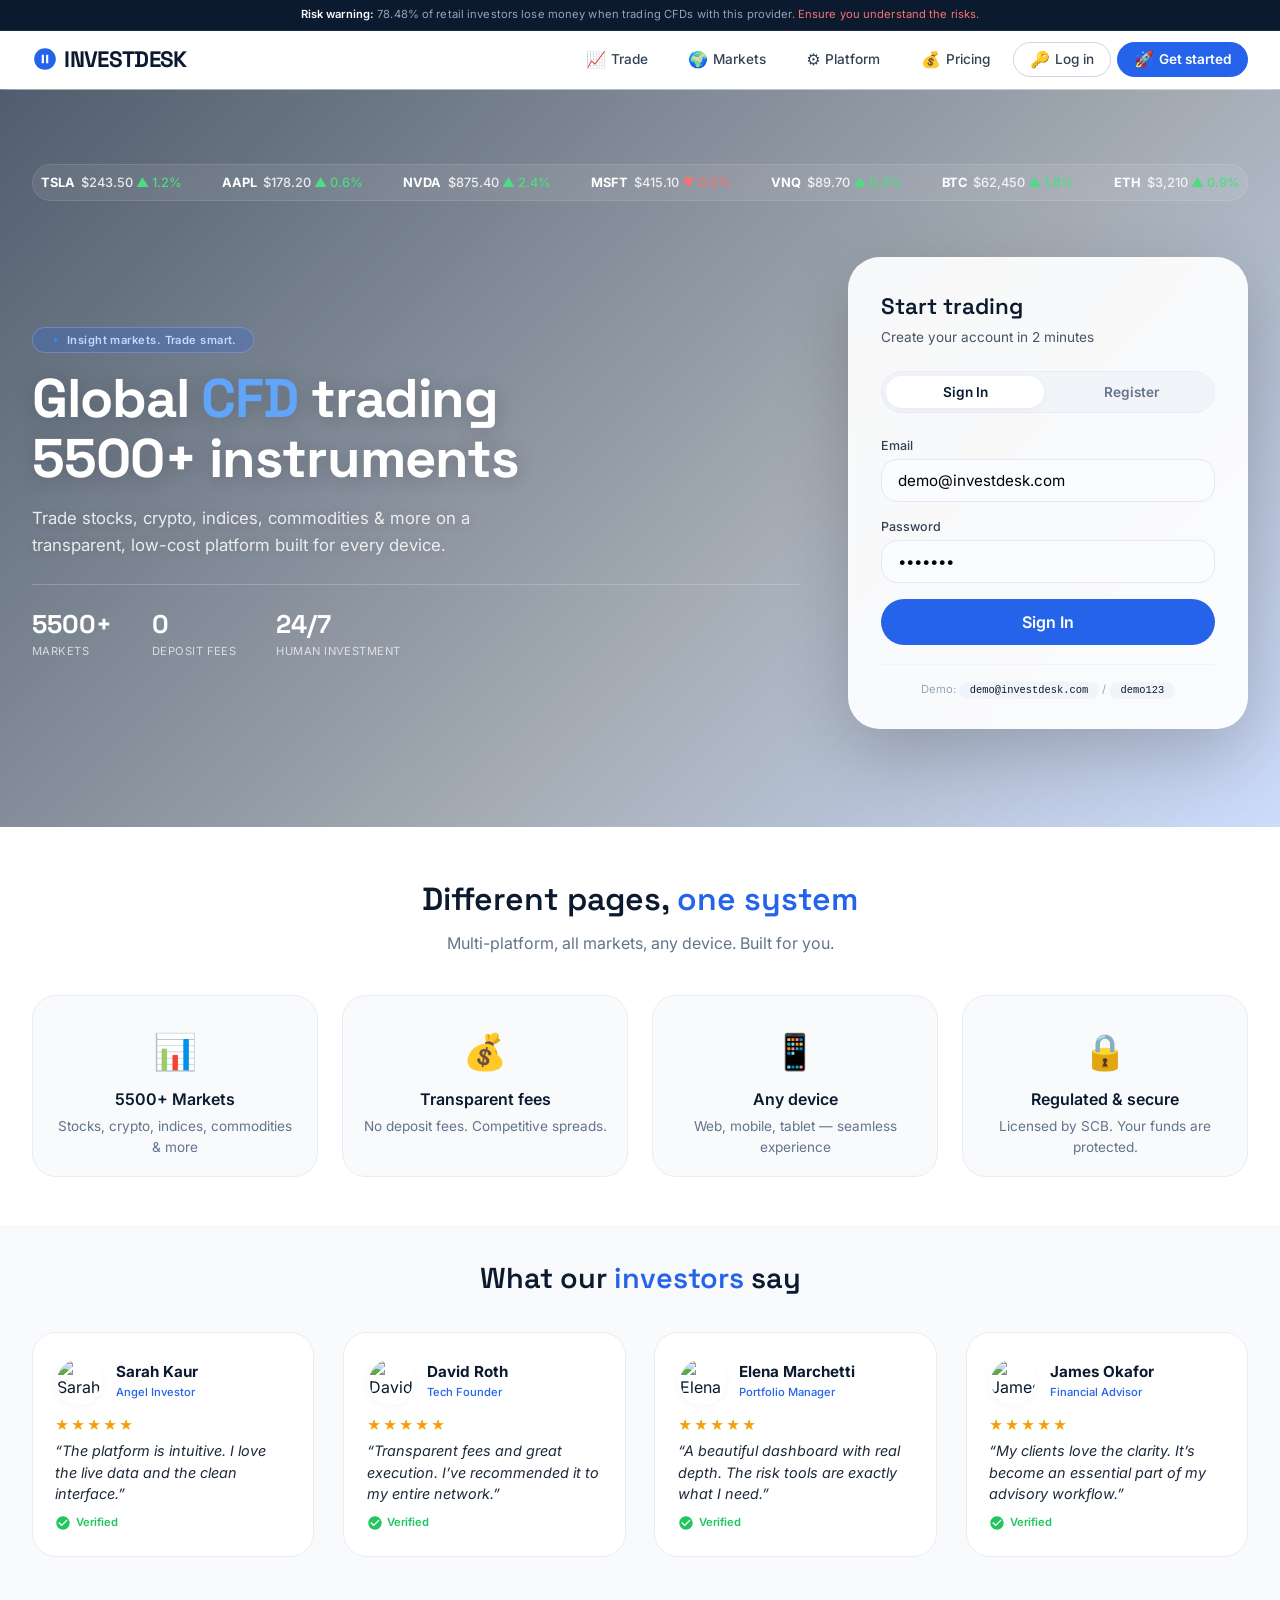
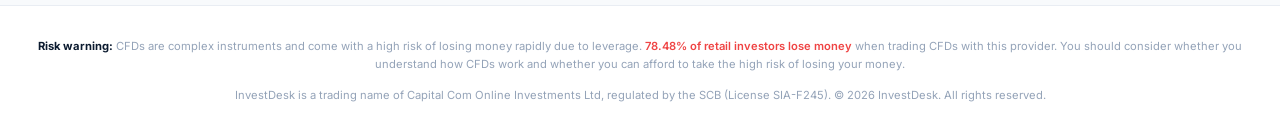
==== templates/index.html @ 004e3b8a "up" ====
<!DOCTYPE html>
<html lang="en">
<head>
    <meta charset="UTF-8" />
    <meta name="viewport" content="width=device-width, initial-scale=1.0" />
    <title>InvestDesk · Trade Smarter</title>
    <!-- Inter & Space Grotesk -->
    <link rel="preconnect" href="https://fonts.googleapis.com" />
    <link rel="preconnect" href="https://fonts.gstatic.com" crossorigin />
    <link href="https://fonts.googleapis.com/css2?family=Inter:opsz,wght@14..32,400;14..32,500;14..32,600;14..32,700;14..32,800&family=Space+Grotesk:wght@400;500;600;700&display=swap" rel="stylesheet" />
    <style>
        * {
            margin: 0;
            padding: 0;
            box-sizing: border-box;
        }
        body {
            font-family: 'Inter', system-ui, sans-serif;
            color: #0b1a2f;
            line-height: 1.5;
            background: #f8fafc;
        }

        /* ----- TOP RISK BANNER ----- */
        .risk-banner {
            background: #0b1a2f;
            color: #94a3b8;
            text-align: center;
            font-size: 0.7rem;
            padding: 0.4rem 1rem;
            letter-spacing: 0.01em;
            border-bottom: 1px solid #1e2d45;
            position: relative;
            z-index: 5;
        }
        .risk-banner strong {
            color: #f8fafc;
            font-weight: 600;
        }
        .risk-banner .highlight {
            color: #f87171;
        }

        /* ----- NAVBAR (glass) ----- */
        .navbar {
            padding: 0.7rem 2rem;
            display: flex;
            align-items: center;
            justify-content: space-between;
            flex-wrap: wrap;
            gap: 0.8rem 1.5rem;
            position: sticky;
            top: 0;
            z-index: 20;
            background: rgba(255, 255, 255, 0.92);
            backdrop-filter: blur(8px);
            border-bottom: 1px solid rgba(255, 255, 255, 0.3);
        }
        .nav-brand {
            font-family: 'Space Grotesk', sans-serif;
            font-weight: 700;
            font-size: 1.4rem;
            letter-spacing: -0.03em;
            color: #0b1a2f;
            display: flex;
            align-items: center;
            gap: 0.4rem;
        }
        .nav-brand svg {
            width: 26px;
            height: 26px;
            fill: #2563eb;
        }

        /* --- Navigation Cards (short cards) --- */
        .nav-cards {
            display: flex;
            gap: 0.4rem;
            align-items: center;
            flex-wrap: wrap;
        }
        .nav-card {
            background: transparent;
            padding: 0.4rem 1rem;
            border-radius: 40px;
            font-weight: 500;
            font-size: 0.85rem;
            color: #334155;
            text-decoration: none;
            transition: 0.15s;
            border: 1px solid transparent;
            cursor: default;
            display: inline-flex;
            align-items: center;
            gap: 0.3rem;
        }
        .nav-card:hover {
            background: #f1f5f9;
            border-color: #e2e8f0;
        }
        .nav-card .icon {
            font-size: 1rem;
            line-height: 1;
        }
        .nav-card.primary {
            background: #2563eb;
            color: white;
            border-color: #2563eb;
            font-weight: 600;
            cursor: pointer;
        }
        .nav-card.primary:hover {
            background: #1d4ed8;
            border-color: #1d4ed8;
        }
        .nav-card.outline {
            border-color: #cbd5e1;
            cursor: pointer;
        }
        .nav-card.outline:hover {
            background: #f1f5f9;
        }

        /* ===== HERO WITH BACKGROUND IMAGE ===== */
        .hero-wrapper {
            position: relative;
            min-height: 82vh;
            display: flex;
            align-items: center;
            overflow: hidden;
        }
        .hero-bg {
            position: absolute;
            inset: 0;
            z-index: 0;
            background:
                linear-gradient(135deg, rgba(11, 26, 47, 0.70) 0%, rgba(11, 26, 47, 0.35) 60%, rgba(37, 99, 235, 0.20) 100%),
                url('https://images.unsplash.com/photo-1611974789855-9c2a0a7236a3?q=80&w=2070&auto=format&fit=crop') center/cover no-repeat;
            filter: saturate(1.1);
        }
        .hero {
            position: relative;
            z-index: 2;
            max-width: 1280px;
            margin: 0 auto;
            padding: 2.5rem 2rem 4rem;
            display: flex;
            flex-wrap: wrap;
            align-items: center;
            gap: 3rem;
            width: 100%;
        }

        /* ----- TICKER (inside hero, above content) ----- */
        .ticker-wrap {
            width: 100%;
            margin-bottom: 0.5rem;
            background: rgba(255, 255, 255, 0.08);
            backdrop-filter: blur(4px);
            border-radius: 60px;
            padding: 0.3rem 0.5rem;
            border: 1px solid rgba(255, 255, 255, 0.10);
            overflow: hidden;
        }
        .ticker-track {
            display: flex;
            gap: 2.5rem;
            animation: tickerScroll 40s linear infinite;
            white-space: nowrap;
            font-size: 0.8rem;
            font-weight: 500;
            color: rgba(255, 255, 255, 0.85);
            padding: 0.2rem 0;
            width: max-content;
        }
        .ticker-track .item .sym {
            font-weight: 700;
            color: #ffffff;
            margin-right: 0.2rem;
        }
        .ticker-track .item .up {
            color: #4ade80;
        }
        .ticker-track .item .down {
            color: #f87171;
        }
        @keyframes tickerScroll {
            0% {
                transform: translateX(0);
            }
            100% {
                transform: translateX(-50%);
            }
        }

        .hero-left {
            flex: 1 1 460px;
            color: #ffffff;
        }
        .hero-badge {
            display: inline-block;
            background: rgba(37, 99, 235, 0.25);
            backdrop-filter: blur(4px);
            color: #bfdbfe;
            font-weight: 600;
            font-size: 0.7rem;
            letter-spacing: 0.04em;
            padding: 0.25rem 1rem;
            border-radius: 60px;
            margin-bottom: 1rem;
            border: 1px solid rgba(191, 219, 254, 0.25);
        }
        .hero-left h1 {
            font-family: 'Space Grotesk', sans-serif;
            font-size: 3.4rem;
            font-weight: 700;
            line-height: 1.1;
            letter-spacing: -0.02em;
            color: #ffffff;
            text-shadow: 0 2px 20px rgba(0, 0, 0, 0.2);
        }
        .hero-left h1 .highlight {
            color: #60a5fa;
        }
        .hero-left .sub {
            font-size: 1.05rem;
            color: rgba(255, 255, 255, 0.85);
            margin: 1rem 0 1.6rem;
            max-width: 480px;
            line-height: 1.6;
            text-shadow: 0 1px 12px rgba(0, 0, 0, 0.15);
        }
        .hero-stats-row {
            display: flex;
            gap: 2.5rem;
            padding-top: 1.2rem;
            border-top: 1px solid rgba(255, 255, 255, 0.2);
        }
        .hero-stats-row .stat .num {
            font-family: 'Space Grotesk', monospace;
            font-weight: 700;
            font-size: 1.6rem;
            color: #ffffff;
        }
        .hero-stats-row .stat .lbl {
            font-size: 0.7rem;
            text-transform: uppercase;
            color: rgba(255, 255, 255, 0.7);
            letter-spacing: 0.04em;
        }

        /* Auth card (glass) */
        .hero-right {
            flex: 0 0 400px;
            max-width: 100%;
            background: rgba(255, 255, 255, 0.92);
            backdrop-filter: blur(12px);
            border-radius: 32px;
            box-shadow: 0 24px 70px rgba(0, 0, 0, 0.2);
            border: 1px solid rgba(255, 255, 255, 0.3);
            padding: 2rem 2rem 1.8rem;
        }
        .hero-right .card-title {
            font-family: 'Space Grotesk', sans-serif;
            font-weight: 600;
            font-size: 1.4rem;
            color: #0b1a2f;
            margin-bottom: 0.2rem;
        }
        .hero-right .card-sub {
            font-size: 0.85rem;
            color: #475569;
            margin-bottom: 1.5rem;
        }

        .tabs {
            display: flex;
            gap: 0.5rem;
            background: #f1f5f9;
            border-radius: 60px;
            padding: 0.25rem;
            margin-bottom: 1.5rem;
            border: 1px solid #e9edf3;
        }
        .tab-btn {
            flex: 1;
            background: transparent;
            border: none;
            padding: 0.5rem 0;
            border-radius: 40px;
            font-weight: 600;
            font-size: 0.85rem;
            cursor: pointer;
            transition: 0.12s;
            color: #64748b;
            font-family: 'Inter', sans-serif;
        }
        .tab-btn.active {
            background: #ffffff;
            color: #0b1a2f;
            box-shadow: 0 2px 8px rgba(0, 0, 0, 0.04);
        }
        .tab-btn:hover:not(.active) {
            color: #0b1a2f;
        }

        .form-group {
            display: none;
        }
        .form-group.active {
            display: block;
        }

        .field {
            margin-bottom: 1rem;
        }
        .field label {
            display: block;
            font-size: 0.78rem;
            font-weight: 500;
            color: #334155;
            margin-bottom: 0.2rem;
        }
        .field input {
            width: 100%;
            padding: 0.7rem 1rem;
            border-radius: 16px;
            border: 1px solid #e2e8f0;
            background: #fafcff;
            font-size: 0.95rem;
            transition: 0.12s;
            font-family: 'Inter', sans-serif;
        }
        .field input:focus {
            outline: none;
            border-color: #2563eb;
            box-shadow: 0 0 0 3px rgba(37, 99, 235, 0.08);
        }
        .field input.error {
            border-color: #ef4444;
            background: #fef2f2;
        }
        .field input.success {
            border-color: #22c55e;
            background: #f0fdf4;
        }
        .error-msg {
            font-size: 0.7rem;
            color: #ef4444;
            margin-top: 0.2rem;
            display: none;
        }
        .error-msg.show {
            display: block;
        }

        .btn-full {
            width: 100%;
            padding: 0.8rem;
            border: none;
            border-radius: 60px;
            font-weight: 600;
            font-size: 1rem;
            cursor: pointer;
            transition: 0.12s;
            font-family: 'Inter', sans-serif;
            background: #2563eb;
            color: white;
        }
        .btn-full:hover {
            background: #1d4ed8;
        }
        .btn-full:disabled {
            opacity: 0.6;
            cursor: not-allowed;
        }

        .demo-hint {
            text-align: center;
            font-size: 0.7rem;
            color: #94a3b8;
            margin-top: 1.2rem;
            border-top: 1px solid #f1f5f9;
            padding-top: 1rem;
        }
        .demo-hint span {
            background: #f1f5f9;
            padding: 0.15rem 0.7rem;
            border-radius: 40px;
            font-family: monospace;
            font-size: 0.65rem;
            color: #0b1a2f;
        }

        .strength-bar {
            height: 4px;
            border-radius: 4px;
            margin-top: 0.3rem;
            background: #e2e8f0;
            overflow: hidden;
        }
        .strength-bar .fill {
            height: 100%;
            width: 0%;
            border-radius: 4px;
            transition: 0.3s;
        }
        .strength-text {
            font-size: 0.65rem;
            color: #64748b;
            margin-top: 0.2rem;
            display: block;
        }

        /* ----- FEATURES SECTION ----- */
        .features-section {
            max-width: 1280px;
            margin: 0 auto;
            padding: 3rem 2rem 3rem;
            background: #ffffff;
        }
        .features-section .section-label {
            font-family: 'Space Grotesk', sans-serif;
            font-size: 2rem;
            font-weight: 600;
            text-align: center;
            margin-bottom: 0.5rem;
        }
        .features-section .section-sub {
            text-align: center;
            color: #64748b;
            margin-bottom: 2.5rem;
            font-size: 1rem;
        }
        .features-grid {
            display: grid;
            grid-template-columns: repeat(auto-fit, minmax(200px, 1fr));
            gap: 1.5rem;
        }
        .feature-card {
            background: #f8fafc;
            padding: 1.8rem 1.2rem 1.2rem;
            border-radius: 24px;
            border: 1px solid #e9edf3;
            text-align: center;
            transition: 0.15s;
        }
        .feature-card:hover {
            border-color: #bfdbfe;
            box-shadow: 0 8px 24px rgba(0, 0, 0, 0.03);
        }
        .feature-card .icon {
            font-size: 2.2rem;
            margin-bottom: 0.6rem;
        }
        .feature-card h3 {
            font-weight: 600;
            font-size: 1rem;
            margin-bottom: 0.3rem;
        }
        .feature-card p {
            font-size: 0.85rem;
            color: #64748b;
        }

        /* ----- TESTIMONIALS ----- */
        .testimonials-section {
            max-width: 1280px;
            margin: 0 auto;
            padding: 2rem 2rem 3rem;
            background: #f8fafc;
        }
        .testimonials-section .section-label {
            font-family: 'Space Grotesk', sans-serif;
            font-size: 1.8rem;
            font-weight: 600;
            text-align: center;
            margin-bottom: 2rem;
        }
        .testimonial-grid {
            display: grid;
            grid-template-columns: repeat(auto-fit, minmax(250px, 1fr));
            gap: 1.8rem;
        }
        .testimonial-card {
            background: #ffffff;
            padding: 1.5rem 1.4rem 1.2rem;
            border-radius: 24px;
            border: 1px solid #e9edf3;
            transition: 0.15s;
        }
        .testimonial-card:hover {
            border-color: #bfdbfe;
        }
        .testimonial-card .person {
            display: flex;
            align-items: center;
            gap: 0.8rem;
            margin-bottom: 0.6rem;
        }
        .testimonial-card .avatar {
            width: 48px;
            height: 48px;
            border-radius: 60px;
            object-fit: cover;
            border: 2px solid white;
            box-shadow: 0 2px 10px rgba(0, 0, 0, 0.04);
        }
        .testimonial-card .name {
            font-weight: 700;
            font-size: 0.95rem;
        }
        .testimonial-card .role {
            font-size: 0.7rem;
            color: #2563eb;
            font-weight: 500;
        }
        .testimonial-card .stars {
            color: #f59e0b;
            letter-spacing: 2px;
            font-size: 0.85rem;
            margin-bottom: 0.3rem;
        }
        .testimonial-card .quote {
            font-size: 0.9rem;
            color: #1e293b;
            line-height: 1.5;
            font-style: italic;
        }
        .testimonial-card .check {
            display: inline-flex;
            align-items: center;
            gap: 0.3rem;
            font-size: 0.7rem;
            color: #22c55e;
            font-weight: 600;
            margin-top: 0.6rem;
        }
        .testimonial-card .check svg {
            width: 16px;
            height: 16px;
            fill: #22c55e;
        }

        /* ----- RISK FOOTER ----- */
        .risk-footer {
            max-width: 1280px;
            margin: 0 auto;
            padding: 2rem 2rem 1.5rem;
            border-top: 1px solid #e9edf3;
            font-size: 0.7rem;
            color: #94a3b8;
            text-align: center;
            line-height: 1.6;
            background: #ffffff;
        }
        .risk-footer strong {
            color: #0b1a2f;
        }
        .risk-footer .highlight {
            color: #ef4444;
            font-weight: 600;
        }

        .toast {
            position: fixed;
            top: 5rem;
            left: 50%;
            transform: translateX(-50%);
            background: #0b1a2f;
            color: white;
            padding: 0.7rem 2rem;
            border-radius: 60px;
            font-weight: 500;
            font-size: 0.9rem;
            box-shadow: 0 8px 30px rgba(0, 0, 0, 0.12);
            opacity: 0;
            transition: opacity 0.25s, transform 0.25s;
            pointer-events: none;
            z-index: 999;
        }
        .toast.show {
            opacity: 1;
            transform: translateX(-50%) translateY(0);
        }
        .toast.success {
            background: #0b1a2f;
        }
        .toast.error {
            background: #b91c1c;
        }

        @media (max-width: 860px) {
            .hero {
                padding: 2rem 1rem;
                gap: 2rem;
            }
            .hero-left h1 {
                font-size: 2.4rem;
            }
            .hero-right {
                flex: 0 0 100%;
            }
            .navbar {
                padding: 0.6rem 1rem;
                background: rgba(255, 255, 255, 0.95);
            }
            .nav-cards {
                gap: 0.3rem;
            }
            .nav-card {
                font-size: 0.75rem;
                padding: 0.3rem 0.7rem;
            }
            .features-section {
                padding: 2rem 1rem;
            }
            .testimonials-section {
                padding: 1.5rem 1rem 2rem;
            }
            .hero-wrapper {
                min-height: 70vh;
            }
            .ticker-track {
                font-size: 0.7rem;
                gap: 1.5rem;
            }
        }
        @media (max-width: 480px) {
            .hero-stats-row {
                flex-wrap: wrap;
                gap: 1rem;
            }
            .hero-right {
                padding: 1.5rem 1.2rem;
            }
            .testimonial-grid {
                grid-template-columns: 1fr;
            }
            .features-grid {
                grid-template-columns: 1fr 1fr;
            }
            .hero-left h1 {
                font-size: 2rem;
            }
            .nav-brand {
                font-size: 1.2rem;
            }
            .nav-card {
                font-size: 0.7rem;
                padding: 0.2rem 0.6rem;
            }
        }
    </style>
</head>
<body>

    <!-- RISK BANNER -->
    <div class="risk-banner">
        <strong>Risk warning:</strong> 78.48% of retail investors lose money when trading CFDs with this provider.
        <span class="highlight">Ensure you understand the risks.</span>
    </div>

    <!-- NAVBAR with short cards -->
    <nav class="navbar">
        <div class="nav-brand">
            <svg viewBox="0 0 24 24"><path d="M12 2C6.48 2 2 6.48 2 12s4.48 10 10 10 10-4.48 10-10S17.52 2 12 2zm-1 14H9V8h2v8zm4 0h-2V8h2v8z"/></svg>
            INVESTDESK
        </div>
        <div class="nav-cards">
            <a href="#" class="nav-card"><span class="icon">📈</span> Trade</a>
            <a href="#" class="nav-card"><span class="icon">🌍</span> Markets</a>
            <a href="#" class="nav-card"><span class="icon">⚙️</span> Platform</a>
            <a href="#" class="nav-card"><span class="icon">💰</span> Pricing</a>
            <a href="#" class="nav-card outline" id="loginNavBtn"><span class="icon">🔑</span> Log in</a>
            <a href="#" class="nav-card primary" id="getStartedBtn"><span class="icon">🚀</span> Get started</a>
        </div>
    </nav>

    <!-- TOAST -->
    <div class="toast" id="toast"></div>

    <!-- ===== HERO WITH BACKGROUND IMAGE ===== -->
    <div class="hero-wrapper">
        <div class="hero-bg"></div>

        <div class="hero">
            <!-- TICKER (inside hero) -->
            <div class="ticker-wrap">
                <div class="ticker-track">
                    <span class="item"><span class="sym">TSLA</span> $243.50 <span class="up">▲ 1.2%</span></span>
                    <span class="item"><span class="sym">AAPL</span> $178.20 <span class="up">▲ 0.6%</span></span>
                    <span class="item"><span class="sym">NVDA</span> $875.40 <span class="up">▲ 2.4%</span></span>
                    <span class="item"><span class="sym">MSFT</span> $415.10 <span class="down">▼ 0.2%</span></span>
                    <span class="item"><span class="sym">VNQ</span> $89.70 <span class="up">▲ 0.3%</span></span>
                    <span class="item"><span class="sym">BTC</span> $62,450 <span class="up">▲ 1.8%</span></span>
                    <span class="item"><span class="sym">ETH</span> $3,210 <span class="up">▲ 0.9%</span></span>
                    <!-- Duplicate for seamless loop -->
                    <span class="item"><span class="sym">TSLA</span> $243.50 <span class="up">▲ 1.2%</span></span>
                    <span class="item"><span class="sym">AAPL</span> $178.20 <span class="up">▲ 0.6%</span></span>
                    <span class="item"><span class="sym">NVDA</span> $875.40 <span class="up">▲ 2.4%</span></span>
                    <span class="item"><span class="sym">MSFT</span> $415.10 <span class="down">▼ 0.2%</span></span>
                    <span class="item"><span class="sym">VNQ</span> $89.70 <span class="up">▲ 0.3%</span></span>
                    <span class="item"><span class="sym">BTC</span> $62,450 <span class="up">▲ 1.8%</span></span>
                    <span class="item"><span class="sym">ETH</span> $3,210 <span class="up">▲ 0.9%</span></span>
                </div>
            </div>

            <div class="hero-left">
                <div class="hero-badge">🔹 Insight markets. Trade smart.</div>
                <h1>
                    Global <span class="highlight">CFD</span> trading<br />
                    5500+ instruments
                </h1>
                <p class="sub">
                    Trade stocks, crypto, indices, commodities &amp; more on a
                    transparent, low-cost platform built for every device.
                </p>
                <div class="hero-stats-row">
                    <div class="stat"><div class="num">5500+</div><div class="lbl">Markets</div></div>
                    <div class="stat"><div class="num">0</div><div class="lbl">Deposit fees</div></div>
                    <div class="stat"><div class="num">24/7</div><div class="lbl">Human investment</div></div>
                </div>
            </div>

            <!-- AUTH CARD (glass) -->
            <div class="hero-right" id="authCard">
                <div class="card-title">Start trading</div>
                <div class="card-sub">Create your account in 2 minutes</div>

                <div class="tabs">
                    <button class="tab-btn active" data-tab="signin">Sign In</button>
                    <button class="tab-btn" data-tab="register">Register</button>
                </div>

                <!-- SIGN IN -->
                <div class="form-group active" id="signinForm">
                    <form id="loginForm" novalidate>
                        <div class="field">
                            <label for="loginEmail">Email</label>
                            <input type="email" id="loginEmail" placeholder="alex@fund.com" required />
                            <div class="error-msg" id="loginEmailError">Valid email required.</div>
                        </div>
                        <div class="field">
                            <label for="loginPassword">Password</label>
                            <input type="password" id="loginPassword" placeholder="••••••••" required />
                            <div class="error-msg" id="loginPasswordError">Password required.</div>
                        </div>
                        <button type="submit" class="btn-full" id="loginBtn">Sign In</button>
                    </form>
                    <div class="demo-hint">
                        Demo: <span>demo@investdesk.com</span> / <span>demo123</span>
                    </div>
                </div>

                <!-- REGISTER -->
                <div class="form-group" id="registerForm">
                    <form id="registerFormEl" novalidate>
                        <div class="field">
                            <label for="regName">Full name</label>
                            <input type="text" id="regName" placeholder="Alexandra Chen" required />
                            <div class="error-msg" id="regNameError">Name required.</div>
                        </div>
                        <div class="field">
                            <label for="regEmail">Email</label>
                            <input type="email" id="regEmail" placeholder="alex@fund.com" required />
                            <div class="error-msg" id="regEmailError">Valid email required.</div>
                            <div class="error-msg" id="regEmailExistsError" style="display:none;">Email already registered.</div>
                        </div>
                        <div class="field">
                            <label for="regPassword">Password</label>
                            <input type="password" id="regPassword" placeholder="Min 6 characters" required />
                            <div class="strength-bar"><div class="fill" id="strengthFill"></div></div>
                            <span class="strength-text" id="strengthText">Password strength</span>
                            <div class="error-msg" id="regPasswordError">Min 6 characters.</div>
                        </div>
                        <div class="field">
                            <label for="regConfirm">Confirm password</label>
                            <input type="password" id="regConfirm" placeholder="••••••••" required />
                            <div class="error-msg" id="regConfirmError">Passwords must match.</div>
                        </div>
                        <button type="submit" class="btn-full" id="registerBtn">Create Account</button>
                    </form>
                </div>
            </div>
        </div>
    </div>

    <!-- FEATURES -->
    <section class="features-section">
        <div class="section-label">Different pages, <span style="color: #2563eb;">one system</span></div>
        <div class="section-sub">Multi-platform, all markets, any device. Built for you.</div>
        <div class="features-grid">
            <div class="feature-card">
                <div class="icon">📊</div>
                <h3>5500+ Markets</h3>
                <p>Stocks, crypto, indices, commodities &amp; more</p>
            </div>
            <div class="feature-card">
                <div class="icon">💰</div>
                <h3>Transparent fees</h3>
                <p>No deposit fees. Competitive spreads.</p>
            </div>
            <div class="feature-card">
                <div class="icon">📱</div>
                <h3>Any device</h3>
                <p>Web, mobile, tablet — seamless experience</p>
            </div>
            <div class="feature-card">
                <div class="icon">🔒</div>
                <h3>Regulated &amp; secure</h3>
                <p>Licensed by SCB. Your funds are protected.</p>
            </div>
        </div>
    </section>

    <!-- TESTIMONIALS -->
    <section class="testimonials-section">
        <div class="section-label">What our <span style="color: #2563eb;">investors</span> say</div>
        <div class="testimonial-grid">
            <div class="testimonial-card">
                <div class="person">
                    <img class="avatar" src="https://randomuser.me/api/portraits/women/44.jpg" alt="Sarah" />
                    <div><div class="name">Sarah Kaur</div><div class="role">Angel Investor</div></div>
                </div>
                <div class="stars">★★★★★</div>
                <div class="quote">“The platform is intuitive. I love the live data and the clean interface.”</div>
                <div class="check"><svg viewBox="0 0 24 24"><path d="M12 2C6.48 2 2 6.48 2 12s4.48 10 10 10 10-4.48 10-10S17.52 2 12 2zm-2 15l-5-5 1.41-1.41L10 14.17l7.59-7.59L19 8l-9 9z"/></svg> Verified</div>
            </div>
            <div class="testimonial-card">
                <div class="person">
                    <img class="avatar" src="https://randomuser.me/api/portraits/men/32.jpg" alt="David" />
                    <div><div class="name">David Roth</div><div class="role">Tech Founder</div></div>
                </div>
                <div class="stars">★★★★★</div>
                <div class="quote">“Transparent fees and great execution. I’ve recommended it to my entire network.”</div>
                <div class="check"><svg viewBox="0 0 24 24"><path d="M12 2C6.48 2 2 6.48 2 12s4.48 10 10 10 10-4.48 10-10S17.52 2 12 2zm-2 15l-5-5 1.41-1.41L10 14.17l7.59-7.59L19 8l-9 9z"/></svg> Verified</div>
            </div>
            <div class="testimonial-card">
                <div class="person">
                    <img class="avatar" src="https://randomuser.me/api/portraits/women/68.jpg" alt="Elena" />
                    <div><div class="name">Elena Marchetti</div><div class="role">Portfolio Manager</div></div>
                </div>
                <div class="stars">★★★★★</div>
                <div class="quote">“A beautiful dashboard with real depth. The risk tools are exactly what I need.”</div>
                <div class="check"><svg viewBox="0 0 24 24"><path d="M12 2C6.48 2 2 6.48 2 12s4.48 10 10 10 10-4.48 10-10S17.52 2 12 2zm-2 15l-5-5 1.41-1.41L10 14.17l7.59-7.59L19 8l-9 9z"/></svg> Verified</div>
            </div>
            <div class="testimonial-card">
                <div class="person">
                    <img class="avatar" src="https://randomuser.me/api/portraits/men/46.jpg" alt="James" />
                    <div><div class="name">James Okafor</div><div class="role">Financial Advisor</div></div>
                </div>
                <div class="stars">★★★★★</div>
                <div class="quote">“My clients love the clarity. It’s become an essential part of my advisory workflow.”</div>
                <div class="check"><svg viewBox="0 0 24 24"><path d="M12 2C6.48 2 2 6.48 2 12s4.48 10 10 10 10-4.48 10-10S17.52 2 12 2zm-2 15l-5-5 1.41-1.41L10 14.17l7.59-7.59L19 8l-9 9z"/></svg> Verified</div>
            </div>
        </div>
    </section>

    <!-- RISK FOOTER -->
    <footer class="risk-footer">
        <p>
            <strong>Risk warning:</strong> CFDs are complex instruments and come with a high risk of losing money rapidly due to leverage.
            <span class="highlight">78.48% of retail investors lose money</span> when trading CFDs with this provider.
            You should consider whether you understand how CFDs work and whether you can afford to take the high risk of losing your money.
        </p>
        <p style="margin-top: 0.8rem; color: #94a3b8;">
            InvestDesk is a trading name of Capital Com Online Investments Ltd, regulated by the SCB (License SIA-F245).
            © 2026 InvestDesk. All rights reserved.
        </p>
    </footer>

    <script>
        (function() {
            const toast = document.getElementById('toast');
            let toastTimer = null;

            function showToast(msg, type = 'success') {
                if (toastTimer) clearTimeout(toastTimer);
                toast.textContent = msg;
                toast.className = 'toast ' + type + ' show';
                toastTimer = setTimeout(() => {
                    toast.classList.remove('show');
                }, 3000);
            }

            // ============================================================
            // NAVBAR BUTTONS - scroll to auth card
            // ============================================================
            const loginNavBtn = document.getElementById('loginNavBtn');
            const getStartedBtn = document.getElementById('getStartedBtn');
            const authCard = document.getElementById('authCard');

            if (loginNavBtn) {
                loginNavBtn.addEventListener('click', function(e) {
                    e.preventDefault();
                    authCard.scrollIntoView({ behavior: 'smooth', block: 'center' });
                    document.querySelector('.tab-btn[data-tab="signin"]').click();
                });
            }

            if (getStartedBtn) {
                getStartedBtn.addEventListener('click', function(e) {
                    e.preventDefault();
                    authCard.scrollIntoView({ behavior: 'smooth', block: 'center' });
                    document.querySelector('.tab-btn[data-tab="register"]').click();
                });
            }

            // ============================================================
            // TABS
            // ============================================================
            const tabBtns = document.querySelectorAll('.tab-btn');
            const forms = {
                signin: document.getElementById('signinForm'),
                register: document.getElementById('registerForm'),
            };

            tabBtns.forEach(btn => {
                btn.addEventListener('click', function() {
                    tabBtns.forEach(b => b.classList.remove('active'));
                    this.classList.add('active');
                    const target = this.dataset.tab;
                    Object.keys(forms).forEach(key => {
                        forms[key].classList.toggle('active', key === target);
                    });
                    document.querySelectorAll('.field input').forEach(inp => inp.classList.remove('error',
                    'success'));
                    document.querySelectorAll('.error-msg').forEach(el => el.classList.remove('show'));
                    document.getElementById('regEmailExistsError').style.display = 'none';
                });
            });

            // ============================================================
            // HELPERS
            // ============================================================
            function setFieldError(input, errEl, condition) {
                if (condition) {
                    input.classList.add('error');
                    input.classList.remove('success');
                    errEl.classList.add('show');
                } else {
                    input.classList.remove('error');
                    errEl.classList.remove('show');
                }
            }

            function setFieldSuccess(input) {
                input.classList.remove('error');
                input.classList.add('success');
            }

            function validateEmail(email) {
                return /^[^\s@]+@[^\s@]+\.[^\s@]+$/.test(email);
            }

            // ============================================================
            // PASSWORD STRENGTH
            // ============================================================
            const regPassword = document.getElementById('regPassword');
            const strengthFill = document.getElementById('strengthFill');
            const strengthText = document.getElementById('strengthText');

            regPassword.addEventListener('input', function() {
                const pwd = this.value;
                let strength = 0;
                if (pwd.length >= 6) strength++;
                if (pwd.length >= 10) strength++;
                if (/[a-z]/.test(pwd) && /[A-Z]/.test(pwd)) strength++;
                if (/\d/.test(pwd)) strength++;
                if (/[^a-zA-Z0-9]/.test(pwd)) strength++;

                if (pwd.length === 0) {
                    strengthFill.style.width = '0%';
                    strengthFill.style.background = '#e2e8f0';
                    strengthText.textContent = 'Password strength';
                    strengthText.style.color = '#64748b';
                    return;
                }
                let width, color, label;
                if (strength <= 1) { width = '25%';
                    color = '#ef4444';
                    label = 'Weak'; } else if (strength === 2) { width = '50%';
                    color = '#f59e0b';
                    label = 'Fair'; } else if (strength === 3) { width = '75%';
                    color = '#3b82f6';
                    label = 'Good'; } else { width = '100%';
                    color = '#22c55e';
                    label = 'Strong'; }
                strengthFill.style.width = width;
                strengthFill.style.background = color;
                strengthText.textContent = label;
                strengthText.style.color = color;
            });

            // ============================================================
            // DEMO USERS (localStorage)
            // ============================================================
            function getUsers() {
                const data = localStorage.getItem('investdesk_users');
                return data ? JSON.parse(data) : [];
            }

            function saveUsers(users) {
                localStorage.setItem('investdesk_users', JSON.stringify(users));
            }

            // Initialize with demo users if none exist
            if (getUsers().length === 0) {
                saveUsers([
                    { name: 'Demo User', email: 'demo@investdesk.com', password: 'demo123' },
                    { name: 'Admin', email: 'admin@investdesk.com', password: 'admin123' }
                ]);
            }

            // ============================================================
            // LOGIN
            // ============================================================
            const loginForm = document.getElementById('loginForm');
            const loginEmail = document.getElementById('loginEmail');
            const loginPassword = document.getElementById('loginPassword');
            const loginEmailErr = document.getElementById('loginEmailError');
            const loginPassErr = document.getElementById('loginPasswordError');

            // Pre-fill demo credentials
            loginEmail.value = 'demo@investdesk.com';
            loginPassword.value = 'demo123';

            loginForm.addEventListener('submit', function(e) {
                e.preventDefault();
                const email = loginEmail.value.trim();
                const password = loginPassword.value.trim();
                const emailOk = validateEmail(email);
                const passOk = password.length > 0;
                setFieldError(loginEmail, loginEmailErr, !emailOk);
                setFieldError(loginPassword, loginPassErr, !passOk);
                if (!emailOk || !passOk) {
                    showToast('Please fix the errors.', 'error');
                    return;
                }
                const btn = document.getElementById('loginBtn');
                btn.disabled = true;
                btn.textContent = 'Signing in…';
                setTimeout(() => {
                    btn.disabled = false;
                    btn.textContent = 'Sign In';
                    const users = getUsers();
                    const user = users.find(u => u.email === email && u.password === password);
                    if (user) {
                        showToast('Welcome back, ' + user.name + '!', 'success');
                        sessionStorage.setItem('investdesk_user', JSON.stringify(user));
                        setTimeout(() => {
                            window.location.href = '/dashboard';
                        }, 600);
                    } else {
                        showToast('Invalid email or password. Try demo@investdesk.com / demo123', 'error');
                    }
                }, 800);
            });

            // ============================================================
            // REGISTER
            // ============================================================
            const regForm = document.getElementById('registerFormEl');
            const regName = document.getElementById('regName');
            const regEmail = document.getElementById('regEmail');
            const regConfirm = document.getElementById('regConfirm');
            const regNameErr = document.getElementById('regNameError');
            const regEmailErr = document.getElementById('regEmailError');
            const regEmailExistsErr = document.getElementById('regEmailExistsError');
            const regPassErr = document.getElementById('regPasswordError');
            const regConfirmErr = document.getElementById('regConfirmError');

            regForm.addEventListener('submit', function(e) {
                e.preventDefault();
                const name = regName.value.trim();
                const email = regEmail.value.trim();
                const password = regPassword.value.trim();
                const confirm = regConfirm.value.trim();

                const nameOk = name.length > 0;
                const emailOk = validateEmail(email);
                const passOk = password.length >= 6;
                const confirmOk = password === confirm && passOk;
                const users = getUsers();
                const emailExists = users.some(u => u.email === email);

                setFieldError(regName, regNameErr, !nameOk);
                setFieldError(regEmail, regEmailErr, !emailOk);
                setFieldError(regPassword, regPassErr, !passOk);
                setFieldError(regConfirm, regConfirmErr, !confirmOk);

                if (emailOk && emailExists) {
                    regEmail.classList.add('error');
                    regEmailExistsErr.style.display = 'block';
                } else {
                    regEmailExistsErr.style.display = 'none';
                }
                if (!nameOk || !emailOk || !passOk || !confirmOk || emailExists) {
                    showToast('Please fix the errors.', 'error');
                    return;
                }
                const btn = document.getElementById('registerBtn');
                btn.disabled = true;
                btn.textContent = 'Creating…';
                setTimeout(() => {
                    btn.disabled = false;
                    btn.textContent = 'Create Account';
                    const newUser = { name, email, password };
                    users.push(newUser);
                    saveUsers(users);
                    sessionStorage.setItem('investdesk_user', JSON.stringify(newUser));
                    showToast('Account created! Welcome ' + name, 'success');
                    setTimeout(() => {
                        window.location.href = '/dashboard';
                    }, 700);
                }, 900);
            });

            // ============================================================
            // REAL-TIME VALIDATION
            // ============================================================
            regName.addEventListener('blur', function() {
                const ok = this.value.trim().length > 0;
                setFieldError(this, regNameErr, !ok);
                if (ok) setFieldSuccess(this);
            });
            regEmail.addEventListener('blur', function() {
                const email = this.value.trim();
                const ok = validateEmail(email);
                setFieldError(this, regEmailErr, !ok);
                if (ok) {
                    setFieldSuccess(this);
                    const users = getUsers();
                    const exists = users.some(u => u.email === email);
                    if (exists) {
                        this.classList.add('error');
                        this.classList.remove('success');
                        regEmailExistsErr.style.display = 'block';
                    } else {
                        regEmailExistsErr.style.display = 'none';
                    }
                } else {
                    regEmailExistsErr.style.display = 'none';
                }
            });
            regPassword.addEventListener('blur', function() {
                const ok = this.value.length >= 6;
                setFieldError(this, regPassErr, !ok);
                if (ok) setFieldSuccess(this);
                if (regConfirm.value.length > 0) {
                    const match = regPassword.value === regConfirm.value;
                    setFieldError(regConfirm, regConfirmErr, !match);
                    if (match) setFieldSuccess(regConfirm);
                }
            });
            regConfirm.addEventListener('blur', function() {
                const match = this.value === regPassword.value;
                setFieldError(this, regConfirmErr, !match);
                if (match) setFieldSuccess(this);
            });
            regConfirm.addEventListener('input', function() {
                if (this.value.length === 0) {
                    this.classList.remove('error', 'success');
                    regConfirmErr.classList.remove('show');
                }
            });

            // ============================================================
            // CHECK IF ALREADY LOGGED IN
            // ============================================================
            const existingUser = sessionStorage.getItem('investdesk_user');
            if (existingUser && (window.location.pathname.endsWith('index.html') || window.location.pathname === '/')) {
                window.location.href = '/dashboard';
            }
        })();
    </script>

</body>
</html>
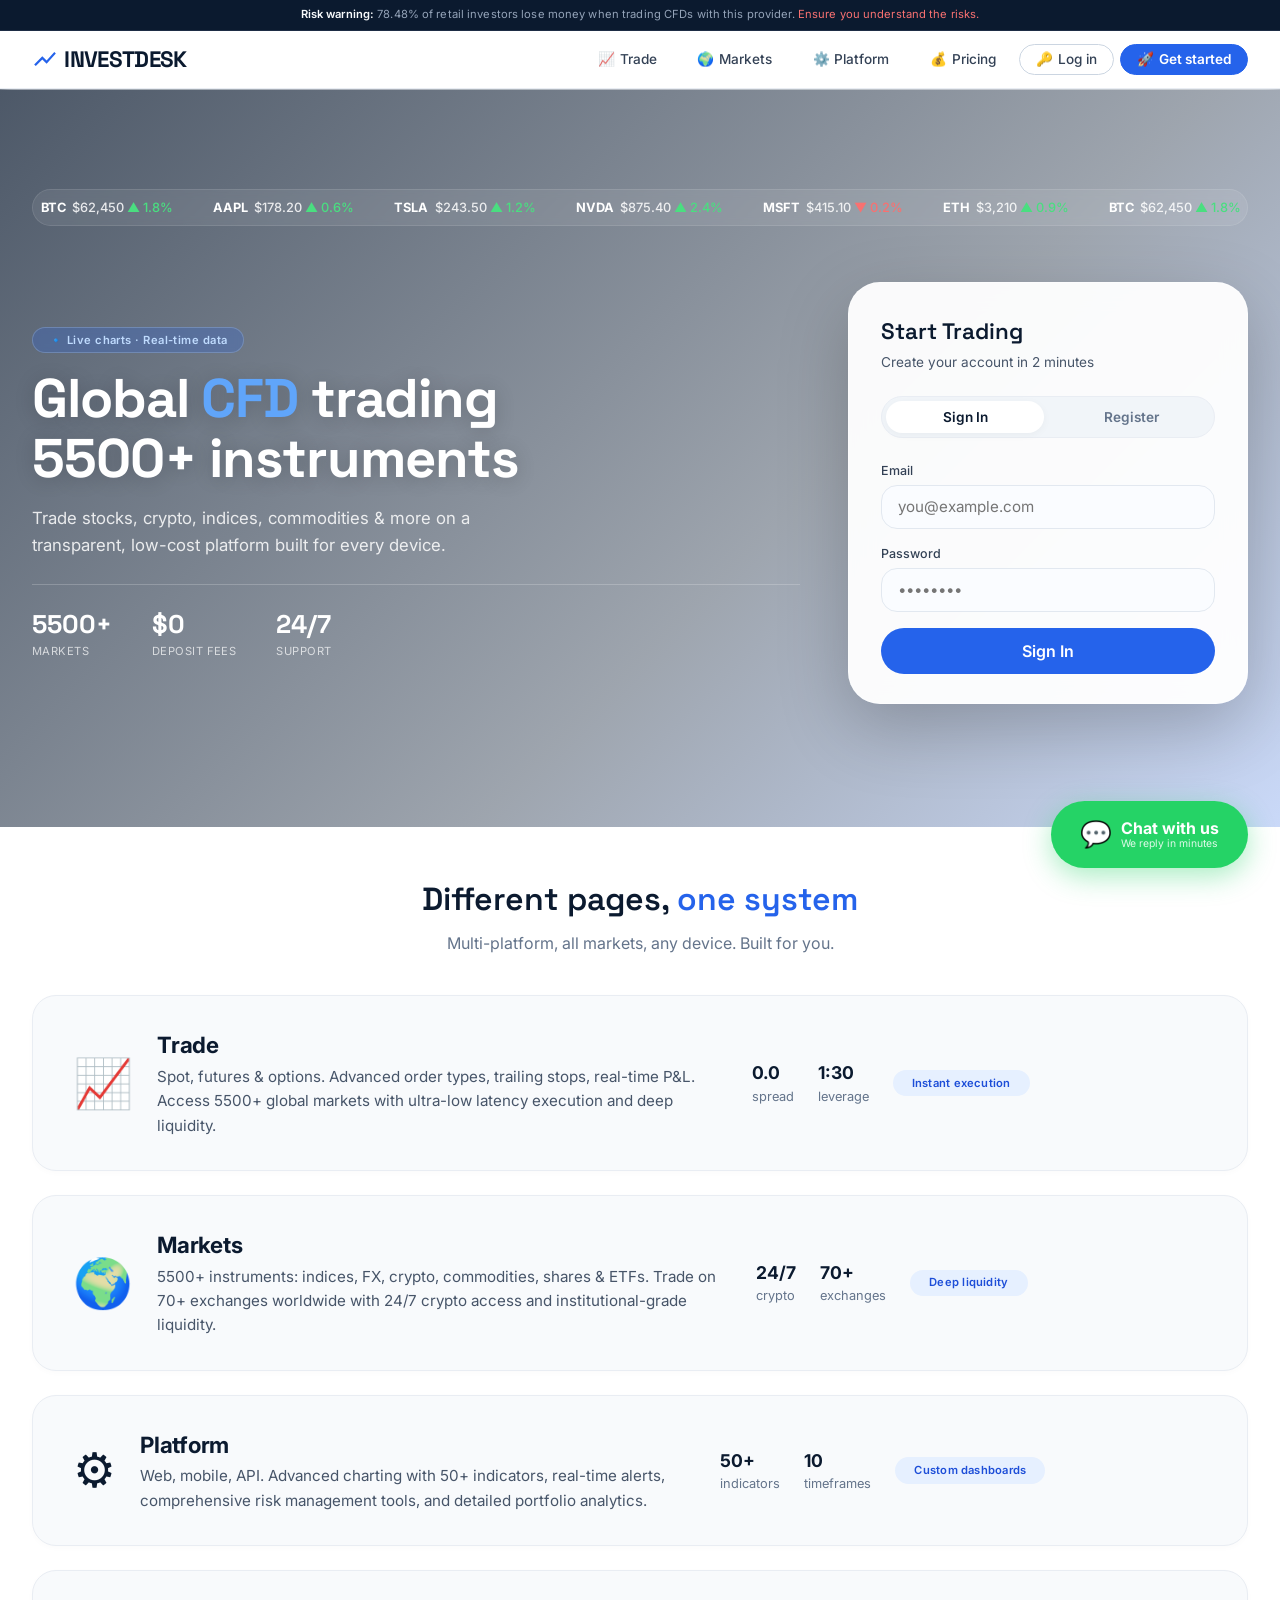
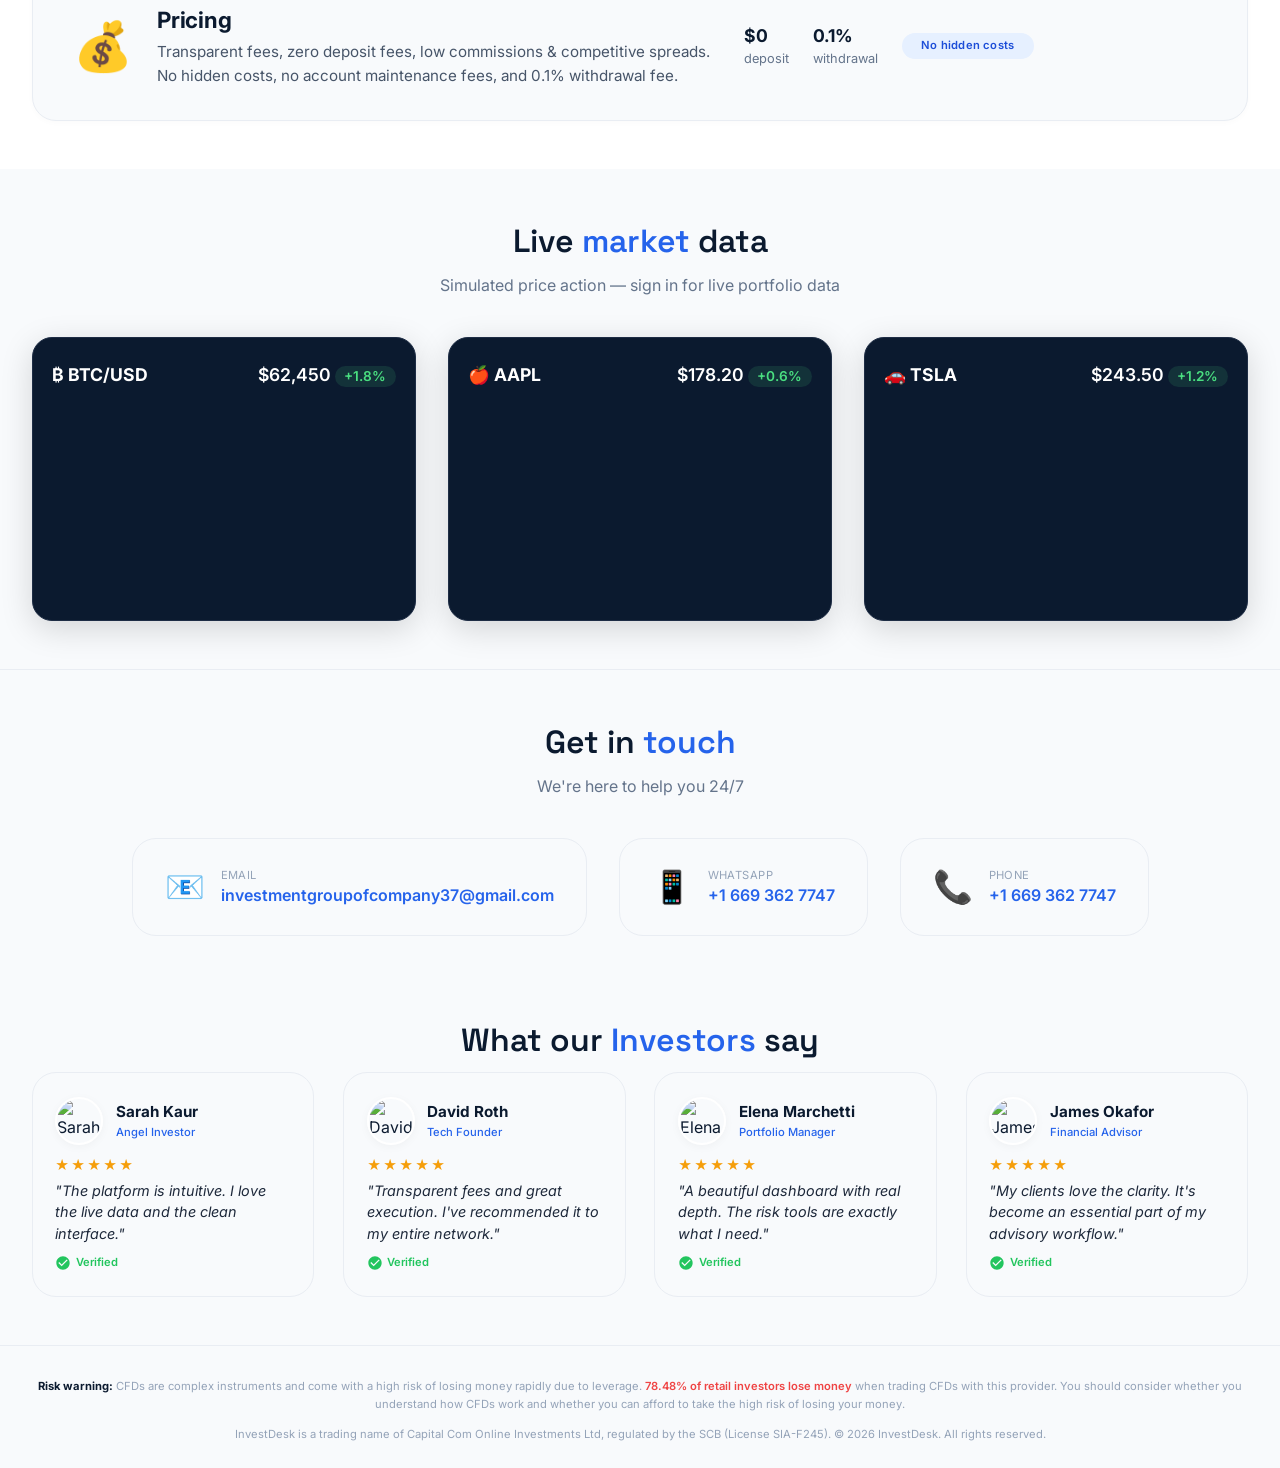
==== commit 0bb00cfa: "Add files via upload" ====
--- a/templates/index.html
+++ b/templates/index.html
@@ -4,24 +4,21 @@
     <meta charset="UTF-8" />
     <meta name="viewport" content="width=device-width, initial-scale=1.0" />
     <title>InvestDesk · Trade Smarter</title>
-    <!-- Inter & Space Grotesk -->
     <link rel="preconnect" href="https://fonts.googleapis.com" />
     <link rel="preconnect" href="https://fonts.gstatic.com" crossorigin />
     <link href="https://fonts.googleapis.com/css2?family=Inter:opsz,wght@14..32,400;14..32,500;14..32,600;14..32,700;14..32,800&family=Space+Grotesk:wght@400;500;600;700&display=swap" rel="stylesheet" />
+    <script src="https://cdn.jsdelivr.net/npm/chart.js@4.4.0/dist/chart.umd.min.js"></script>
     <style>
-        * {
-            margin: 0;
-            padding: 0;
-            box-sizing: border-box;
-        }
+        /* ... (keep all existing styles the same) ... */
+        /* Just copy the styles from your existing file to save space */
+        *, *::before, *::after { margin: 0; padding: 0; box-sizing: border-box; }
         body {
             font-family: 'Inter', system-ui, sans-serif;
             color: #0b1a2f;
             line-height: 1.5;
             background: #f8fafc;
-        }
-
-        /* ----- TOP RISK BANNER ----- */
+            scroll-behavior: smooth;
+        }
         .risk-banner {
             background: #0b1a2f;
             color: #94a3b8;
@@ -33,15 +30,8 @@
             position: relative;
             z-index: 5;
         }
-        .risk-banner strong {
-            color: #f8fafc;
-            font-weight: 600;
-        }
-        .risk-banner .highlight {
-            color: #f87171;
-        }
-
-        /* ----- NAVBAR (glass) ----- */
+        .risk-banner strong { color: #f8fafc; font-weight: 600; }
+        .risk-banner .highlight { color: #f87171; }
         .navbar {
             padding: 0.7rem 2rem;
             display: flex;
@@ -52,9 +42,9 @@
             position: sticky;
             top: 0;
             z-index: 20;
-            background: rgba(255, 255, 255, 0.92);
+            background: rgba(255, 255, 255, 0.95);
             backdrop-filter: blur(8px);
-            border-bottom: 1px solid rgba(255, 255, 255, 0.3);
+            border-bottom: 1px solid #e9edf3;
         }
         .nav-brand {
             font-family: 'Space Grotesk', sans-serif;
@@ -65,20 +55,10 @@
             display: flex;
             align-items: center;
             gap: 0.4rem;
-        }
-        .nav-brand svg {
-            width: 26px;
-            height: 26px;
-            fill: #2563eb;
-        }
-
-        /* --- Navigation Cards (short cards) --- */
-        .nav-cards {
-            display: flex;
-            gap: 0.4rem;
-            align-items: center;
-            flex-wrap: wrap;
-        }
+            text-decoration: none;
+        }
+        .nav-brand svg { width: 26px; height: 26px; fill: #2563eb; }
+        .nav-cards { display: flex; gap: 0.4rem; align-items: center; flex-wrap: wrap; }
         .nav-card {
             background: transparent;
             padding: 0.4rem 1rem;
@@ -87,41 +67,19 @@
             font-size: 0.85rem;
             color: #334155;
             text-decoration: none;
-            transition: 0.15s;
+            transition: background 0.15s, border-color 0.15s;
             border: 1px solid transparent;
-            cursor: default;
+            cursor: pointer;
             display: inline-flex;
             align-items: center;
             gap: 0.3rem;
-        }
-        .nav-card:hover {
-            background: #f1f5f9;
-            border-color: #e2e8f0;
-        }
-        .nav-card .icon {
-            font-size: 1rem;
-            line-height: 1;
-        }
-        .nav-card.primary {
-            background: #2563eb;
-            color: white;
-            border-color: #2563eb;
-            font-weight: 600;
-            cursor: pointer;
-        }
-        .nav-card.primary:hover {
-            background: #1d4ed8;
-            border-color: #1d4ed8;
-        }
-        .nav-card.outline {
-            border-color: #cbd5e1;
-            cursor: pointer;
-        }
-        .nav-card.outline:hover {
-            background: #f1f5f9;
-        }
-
-        /* ===== HERO WITH BACKGROUND IMAGE ===== */
+            font-family: 'Inter', sans-serif;
+        }
+        .nav-card:hover { background: #f1f5f9; border-color: #e2e8f0; }
+        .nav-card.primary { background: #2563eb; color: white; border-color: #2563eb; font-weight: 600; }
+        .nav-card.primary:hover { background: #1d4ed8; border-color: #1d4ed8; }
+        .nav-card.outline { border-color: #cbd5e1; }
+        .nav-card.outline:hover { background: #f1f5f9; }
         .hero-wrapper {
             position: relative;
             min-height: 82vh;
@@ -134,9 +92,8 @@
             inset: 0;
             z-index: 0;
             background:
-                linear-gradient(135deg, rgba(11, 26, 47, 0.70) 0%, rgba(11, 26, 47, 0.35) 60%, rgba(37, 99, 235, 0.20) 100%),
+                linear-gradient(135deg, rgba(11, 26, 47, 0.72) 0%, rgba(11, 26, 47, 0.38) 60%, rgba(37, 99, 235, 0.22) 100%),
                 url('https://images.unsplash.com/photo-1611974789855-9c2a0a7236a3?q=80&w=2070&auto=format&fit=crop') center/cover no-repeat;
-            filter: saturate(1.1);
         }
         .hero {
             position: relative;
@@ -150,16 +107,14 @@
             gap: 3rem;
             width: 100%;
         }
-
-        /* ----- TICKER (inside hero, above content) ----- */
         .ticker-wrap {
             width: 100%;
             margin-bottom: 0.5rem;
-            background: rgba(255, 255, 255, 0.08);
+            background: rgba(255,255,255,0.08);
             backdrop-filter: blur(4px);
             border-radius: 60px;
             padding: 0.3rem 0.5rem;
-            border: 1px solid rgba(255, 255, 255, 0.10);
+            border: 1px solid rgba(255,255,255,0.10);
             overflow: hidden;
         }
         .ticker-track {
@@ -169,37 +124,21 @@
             white-space: nowrap;
             font-size: 0.8rem;
             font-weight: 500;
-            color: rgba(255, 255, 255, 0.85);
+            color: rgba(255,255,255,0.85);
             padding: 0.2rem 0;
             width: max-content;
         }
-        .ticker-track .item .sym {
-            font-weight: 700;
-            color: #ffffff;
-            margin-right: 0.2rem;
-        }
-        .ticker-track .item .up {
-            color: #4ade80;
-        }
-        .ticker-track .item .down {
-            color: #f87171;
-        }
+        .ticker-track .item .sym { font-weight: 700; color: #fff; margin-right: 0.2rem; }
+        .ticker-track .item .up  { color: #4ade80; }
+        .ticker-track .item .dn  { color: #f87171; }
         @keyframes tickerScroll {
-            0% {
-                transform: translateX(0);
-            }
-            100% {
-                transform: translateX(-50%);
-            }
-        }
-
-        .hero-left {
-            flex: 1 1 460px;
-            color: #ffffff;
-        }
+            0%   { transform: translateX(0); }
+            100% { transform: translateX(-50%); }
+        }
+        .hero-left { flex: 1 1 460px; color: #fff; }
         .hero-badge {
             display: inline-block;
-            background: rgba(37, 99, 235, 0.25);
+            background: rgba(37,99,235,0.25);
             backdrop-filter: blur(4px);
             color: #bfdbfe;
             font-weight: 600;
@@ -208,7 +147,7 @@
             padding: 0.25rem 1rem;
             border-radius: 60px;
             margin-bottom: 1rem;
-            border: 1px solid rgba(191, 219, 254, 0.25);
+            border: 1px solid rgba(191,219,254,0.25);
         }
         .hero-left h1 {
             font-family: 'Space Grotesk', sans-serif;
@@ -216,66 +155,34 @@
             font-weight: 700;
             line-height: 1.1;
             letter-spacing: -0.02em;
-            color: #ffffff;
-            text-shadow: 0 2px 20px rgba(0, 0, 0, 0.2);
-        }
-        .hero-left h1 .highlight {
-            color: #60a5fa;
-        }
+            color: #fff;
+            text-shadow: 0 2px 20px rgba(0,0,0,0.2);
+        }
+        .hero-left h1 .highlight { color: #60a5fa; }
         .hero-left .sub {
             font-size: 1.05rem;
-            color: rgba(255, 255, 255, 0.85);
+            color: rgba(255,255,255,0.85);
             margin: 1rem 0 1.6rem;
             max-width: 480px;
             line-height: 1.6;
-            text-shadow: 0 1px 12px rgba(0, 0, 0, 0.15);
-        }
-        .hero-stats-row {
-            display: flex;
-            gap: 2.5rem;
-            padding-top: 1.2rem;
-            border-top: 1px solid rgba(255, 255, 255, 0.2);
-        }
-        .hero-stats-row .stat .num {
-            font-family: 'Space Grotesk', monospace;
-            font-weight: 700;
-            font-size: 1.6rem;
-            color: #ffffff;
-        }
-        .hero-stats-row .stat .lbl {
-            font-size: 0.7rem;
-            text-transform: uppercase;
-            color: rgba(255, 255, 255, 0.7);
-            letter-spacing: 0.04em;
-        }
-
-        /* Auth card (glass) */
+        }
+        .hero-stats-row { display: flex; gap: 2.5rem; padding-top: 1.2rem; border-top: 1px solid rgba(255,255,255,0.2); }
+        .hero-stats-row .stat .num { font-family: 'Space Grotesk', monospace; font-weight: 700; font-size: 1.6rem; color: #fff; }
+        .hero-stats-row .stat .lbl { font-size: 0.7rem; text-transform: uppercase; color: rgba(255,255,255,0.7); letter-spacing: 0.04em; }
         .hero-right {
             flex: 0 0 400px;
             max-width: 100%;
-            background: rgba(255, 255, 255, 0.92);
+            background: rgba(255,255,255,0.95);
             backdrop-filter: blur(12px);
             border-radius: 32px;
-            box-shadow: 0 24px 70px rgba(0, 0, 0, 0.2);
-            border: 1px solid rgba(255, 255, 255, 0.3);
+            box-shadow: 0 24px 70px rgba(0,0,0,0.22);
+            border: 1px solid rgba(255,255,255,0.35);
             padding: 2rem 2rem 1.8rem;
         }
-        .hero-right .card-title {
-            font-family: 'Space Grotesk', sans-serif;
-            font-weight: 600;
-            font-size: 1.4rem;
-            color: #0b1a2f;
-            margin-bottom: 0.2rem;
-        }
-        .hero-right .card-sub {
-            font-size: 0.85rem;
-            color: #475569;
-            margin-bottom: 1.5rem;
-        }
-
+        .hero-right .card-title { font-family: 'Space Grotesk', sans-serif; font-weight: 600; font-size: 1.4rem; color: #0b1a2f; margin-bottom: 0.2rem; }
+        .hero-right .card-sub { font-size: 0.85rem; color: #475569; margin-bottom: 1.5rem; }
         .tabs {
-            display: flex;
-            gap: 0.5rem;
+            display: flex; gap: 0.5rem;
             background: #f1f5f9;
             border-radius: 60px;
             padding: 0.25rem;
@@ -283,898 +190,862 @@
             border: 1px solid #e9edf3;
         }
         .tab-btn {
-            flex: 1;
-            background: transparent;
-            border: none;
-            padding: 0.5rem 0;
-            border-radius: 40px;
-            font-weight: 600;
-            font-size: 0.85rem;
-            cursor: pointer;
-            transition: 0.12s;
-            color: #64748b;
+            flex: 1; background: transparent; border: none;
+            padding: 0.5rem 0; border-radius: 40px;
+            font-weight: 600; font-size: 0.85rem;
+            cursor: pointer; transition: background 0.12s, color 0.12s;
+            color: #64748b; font-family: 'Inter', sans-serif;
+        }
+        .tab-btn.active { background: #fff; color: #0b1a2f; box-shadow: 0 2px 8px rgba(0,0,0,0.04); }
+        .tab-btn:hover:not(.active) { color: #0b1a2f; }
+        .form-group { display: none; }
+        .form-group.active { display: block; }
+        .field { margin-bottom: 1rem; }
+        .field label { display: block; font-size: 0.78rem; font-weight: 500; color: #334155; margin-bottom: 0.25rem; }
+        .field input {
+            width: 100%; padding: 0.72rem 1rem;
+            border-radius: 16px; border: 1.5px solid #e2e8f0;
+            background: #fafcff; font-size: 0.95rem;
+            transition: border-color 0.12s, box-shadow 0.12s;
+            font-family: 'Inter', sans-serif; color: #0b1a2f;
+        }
+        .field input:focus { outline: none; border-color: #2563eb; box-shadow: 0 0 0 3px rgba(37,99,235,0.1); }
+        .field input.is-error { border-color: #ef4444; background: #fef2f2; }
+        .field input.is-ok { border-color: #22c55e; background: #f0fdf4; }
+        .field-error {
+            font-size: 0.7rem; color: #ef4444;
+            margin-top: 0.25rem; display: none;
+        }
+        .field-error.show { display: block; }
+        .server-error {
+            background: #fef2f2; border: 1px solid #fecaca;
+            color: #b91c1c; border-radius: 12px;
+            padding: 0.6rem 1rem; font-size: 0.82rem;
+            margin-bottom: 1rem; display: none;
+            line-height: 1.4;
+        }
+        .server-error.show { display: block; }
+        .btn-full {
+            width: 100%; padding: 0.82rem;
+            border: none; border-radius: 60px;
+            font-weight: 600; font-size: 1rem;
+            cursor: pointer; transition: background 0.12s, opacity 0.12s;
             font-family: 'Inter', sans-serif;
-        }
-        .tab-btn.active {
-            background: #ffffff;
-            color: #0b1a2f;
-            box-shadow: 0 2px 8px rgba(0, 0, 0, 0.04);
-        }
-        .tab-btn:hover:not(.active) {
-            color: #0b1a2f;
-        }
-
-        .form-group {
+            background: #2563eb; color: white;
+            display: flex; align-items: center; justify-content: center; gap: 0.5rem;
+            position: relative;
+        }
+        .btn-full:hover:not(:disabled) { background: #1d4ed8; }
+        .btn-full:disabled { opacity: 0.65; cursor: not-allowed; }
+        .btn-spinner {
+            width: 16px; height: 16px;
+            border: 2px solid rgba(255,255,255,0.4);
+            border-top-color: #fff;
+            border-radius: 50%;
+            animation: spin 0.7s linear infinite;
             display: none;
         }
-        .form-group.active {
-            display: block;
-        }
-
-        .field {
-            margin-bottom: 1rem;
-        }
-        .field label {
-            display: block;
-            font-size: 0.78rem;
-            font-weight: 500;
-            color: #334155;
-            margin-bottom: 0.2rem;
-        }
-        .field input {
-            width: 100%;
-            padding: 0.7rem 1rem;
-            border-radius: 16px;
-            border: 1px solid #e2e8f0;
-            background: #fafcff;
-            font-size: 0.95rem;
-            transition: 0.12s;
-            font-family: 'Inter', sans-serif;
-        }
-        .field input:focus {
-            outline: none;
-            border-color: #2563eb;
-            box-shadow: 0 0 0 3px rgba(37, 99, 235, 0.08);
-        }
-        .field input.error {
-            border-color: #ef4444;
-            background: #fef2f2;
-        }
-        .field input.success {
-            border-color: #22c55e;
-            background: #f0fdf4;
-        }
-        .error-msg {
-            font-size: 0.7rem;
-            color: #ef4444;
-            margin-top: 0.2rem;
-            display: none;
-        }
-        .error-msg.show {
-            display: block;
-        }
-
-        .btn-full {
-            width: 100%;
-            padding: 0.8rem;
-            border: none;
-            border-radius: 60px;
-            font-weight: 600;
-            font-size: 1rem;
-            cursor: pointer;
-            transition: 0.12s;
-            font-family: 'Inter', sans-serif;
-            background: #2563eb;
-            color: white;
-        }
-        .btn-full:hover {
-            background: #1d4ed8;
-        }
-        .btn-full:disabled {
-            opacity: 0.6;
-            cursor: not-allowed;
-        }
-
-        .demo-hint {
-            text-align: center;
-            font-size: 0.7rem;
-            color: #94a3b8;
-            margin-top: 1.2rem;
-            border-top: 1px solid #f1f5f9;
-            padding-top: 1rem;
-        }
-        .demo-hint span {
-            background: #f1f5f9;
-            padding: 0.15rem 0.7rem;
-            border-radius: 40px;
-            font-family: monospace;
-            font-size: 0.65rem;
-            color: #0b1a2f;
-        }
-
-        .strength-bar {
-            height: 4px;
-            border-radius: 4px;
-            margin-top: 0.3rem;
-            background: #e2e8f0;
-            overflow: hidden;
-        }
-        .strength-bar .fill {
-            height: 100%;
-            width: 0%;
-            border-radius: 4px;
-            transition: 0.3s;
-        }
-        .strength-text {
-            font-size: 0.65rem;
-            color: #64748b;
-            margin-top: 0.2rem;
-            display: block;
-        }
-
-        /* ----- FEATURES SECTION ----- */
-        .features-section {
-            max-width: 1280px;
-            margin: 0 auto;
-            padding: 3rem 2rem 3rem;
-            background: #ffffff;
-        }
-        .features-section .section-label {
-            font-family: 'Space Grotesk', sans-serif;
-            font-size: 2rem;
-            font-weight: 600;
-            text-align: center;
-            margin-bottom: 0.5rem;
-        }
-        .features-section .section-sub {
-            text-align: center;
-            color: #64748b;
-            margin-bottom: 2.5rem;
-            font-size: 1rem;
-        }
-        .features-grid {
-            display: grid;
-            grid-template-columns: repeat(auto-fit, minmax(200px, 1fr));
-            gap: 1.5rem;
-        }
+        .btn-full.loading .btn-spinner { display: block; }
+        .btn-full.loading .btn-label { opacity: 0.7; }
+        @keyframes spin { to { transform: rotate(360deg); } }
+        .strength-bar { height: 4px; border-radius: 4px; margin-top: 0.3rem; background: #e2e8f0; overflow: hidden; }
+        .strength-bar .fill { height: 100%; width: 0%; border-radius: 4px; transition: width 0.3s, background 0.3s; }
+        .strength-text { font-size: 0.65rem; color: #64748b; margin-top: 0.2rem; display: block; }
+        .toast {
+            position: fixed; top: 5rem; left: 50%;
+            transform: translateX(-50%) translateY(-8px);
+            padding: 0.7rem 1.6rem;
+            border-radius: 60px; font-weight: 500; font-size: 0.9rem;
+            box-shadow: 0 8px 30px rgba(0,0,0,0.12);
+            opacity: 0; transition: opacity 0.22s, transform 0.22s;
+            pointer-events: none; z-index: 999;
+            white-space: nowrap;
+        }
+        .toast.show { opacity: 1; transform: translateX(-50%) translateY(0); }
+        .toast.success { background: #0b1a2f; color: #fff; }
+        .toast.error   { background: #b91c1c; color: #fff; }
+        .features-section { width: 100%; padding: 3rem 2rem; background: #fff; }
+        .section-label { font-family: 'Space Grotesk', sans-serif; font-size: 2rem; font-weight: 600; text-align: center; margin-bottom: 0.5rem; }
+        .section-sub { text-align: center; color: #64748b; margin-bottom: 2.5rem; font-size: 1rem; }
+        .features-grid { display: flex; flex-direction: column; gap: 1.5rem; max-width: 1280px; margin: 0 auto; }
         .feature-card {
-            background: #f8fafc;
-            padding: 1.8rem 1.2rem 1.2rem;
-            border-radius: 24px;
-            border: 1px solid #e9edf3;
-            text-align: center;
-            transition: 0.15s;
-        }
-        .feature-card:hover {
-            border-color: #bfdbfe;
-            box-shadow: 0 8px 24px rgba(0, 0, 0, 0.03);
-        }
-        .feature-card .icon {
-            font-size: 2.2rem;
-            margin-bottom: 0.6rem;
-        }
-        .feature-card h3 {
-            font-weight: 600;
-            font-size: 1rem;
-            margin-bottom: 0.3rem;
-        }
-        .feature-card p {
-            font-size: 0.85rem;
-            color: #64748b;
-        }
-
-        /* ----- TESTIMONIALS ----- */
-        .testimonials-section {
-            max-width: 1280px;
-            margin: 0 auto;
-            padding: 2rem 2rem 3rem;
-            background: #f8fafc;
-        }
-        .testimonials-section .section-label {
-            font-family: 'Space Grotesk', sans-serif;
-            font-size: 1.8rem;
-            font-weight: 600;
-            text-align: center;
-            margin-bottom: 2rem;
-        }
-        .testimonial-grid {
-            display: grid;
-            grid-template-columns: repeat(auto-fit, minmax(250px, 1fr));
-            gap: 1.8rem;
-        }
-        .testimonial-card {
-            background: #ffffff;
-            padding: 1.5rem 1.4rem 1.2rem;
-            border-radius: 24px;
-            border: 1px solid #e9edf3;
-            transition: 0.15s;
-        }
-        .testimonial-card:hover {
-            border-color: #bfdbfe;
-        }
-        .testimonial-card .person {
-            display: flex;
-            align-items: center;
-            gap: 0.8rem;
-            margin-bottom: 0.6rem;
-        }
-        .testimonial-card .avatar {
-            width: 48px;
-            height: 48px;
-            border-radius: 60px;
-            object-fit: cover;
-            border: 2px solid white;
-            box-shadow: 0 2px 10px rgba(0, 0, 0, 0.04);
-        }
-        .testimonial-card .name {
-            font-weight: 700;
-            font-size: 0.95rem;
-        }
-        .testimonial-card .role {
-            font-size: 0.7rem;
-            color: #2563eb;
-            font-weight: 500;
-        }
-        .testimonial-card .stars {
-            color: #f59e0b;
-            letter-spacing: 2px;
-            font-size: 0.85rem;
-            margin-bottom: 0.3rem;
-        }
-        .testimonial-card .quote {
-            font-size: 0.9rem;
-            color: #1e293b;
-            line-height: 1.5;
-            font-style: italic;
-        }
-        .testimonial-card .check {
-            display: inline-flex;
-            align-items: center;
-            gap: 0.3rem;
-            font-size: 0.7rem;
-            color: #22c55e;
-            font-weight: 600;
-            margin-top: 0.6rem;
-        }
-        .testimonial-card .check svg {
-            width: 16px;
-            height: 16px;
-            fill: #22c55e;
-        }
-
-        /* ----- RISK FOOTER ----- */
-        .risk-footer {
-            max-width: 1280px;
-            margin: 0 auto;
-            padding: 2rem 2rem 1.5rem;
-            border-top: 1px solid #e9edf3;
-            font-size: 0.7rem;
-            color: #94a3b8;
-            text-align: center;
-            line-height: 1.6;
-            background: #ffffff;
-        }
-        .risk-footer strong {
-            color: #0b1a2f;
-        }
-        .risk-footer .highlight {
-            color: #ef4444;
-            font-weight: 600;
-        }
-
-        .toast {
-            position: fixed;
-            top: 5rem;
-            left: 50%;
-            transform: translateX(-50%);
-            background: #0b1a2f;
-            color: white;
-            padding: 0.7rem 2rem;
-            border-radius: 60px;
-            font-weight: 500;
-            font-size: 0.9rem;
-            box-shadow: 0 8px 30px rgba(0, 0, 0, 0.12);
-            opacity: 0;
-            transition: opacity 0.25s, transform 0.25s;
-            pointer-events: none;
-            z-index: 999;
-        }
-        .toast.show {
-            opacity: 1;
-            transform: translateX(-50%) translateY(0);
-        }
-        .toast.success {
-            background: #0b1a2f;
-        }
-        .toast.error {
-            background: #b91c1c;
-        }
-
+            background: #f8fafc; padding: 2rem 2.5rem;
+            border-radius: 24px; border: 1px solid #e9edf3;
+            transition: border-color 0.2s, box-shadow 0.2s, background 0.2s, transform 0.2s;
+            box-shadow: 0 2px 6px rgba(0,0,0,0.02);
+            scroll-margin-top: 80px;
+            display: flex; flex-wrap: wrap;
+            align-items: center; justify-content: space-between;
+            gap: 1.5rem; width: 100%;
+        }
+        .feature-card:hover { border-color: #2563eb; box-shadow: 0 12px 28px rgba(37,99,235,0.08); transform: translateY(-2px); background: #fff; }
+        .feature-card.highlight-card { border-color: #2563eb; background: #fff; box-shadow: 0 0 0 3px rgba(37,99,235,0.15); }
+        .feature-card .card-left { display: flex; align-items: center; gap: 1.5rem; flex: 2 1 300px; }
+        .feature-card .icon { font-size: 3rem; flex-shrink: 0; }
+        .feature-card .card-content { flex: 1; }
+        .feature-card .card-content h3 { font-weight: 700; font-size: 1.4rem; margin-bottom: 0.2rem; letter-spacing: -0.01em; }
+        .feature-card .card-content .desc { font-size: 0.95rem; color: #475569; line-height: 1.6; }
+        .feature-card .card-right { display: flex; align-items: center; gap: 1.5rem; flex: 1 1 auto; flex-wrap: wrap; }
+        .feature-card .stat-row { display: flex; gap: 1.5rem; font-size: 0.8rem; color: #64748b; }
+        .feature-card .stat-row span strong { color: #0b1a2f; font-weight: 700; display: block; font-size: 1.1rem; }
+        .feature-card .badge { display: inline-block; background: #e6f0ff; color: #1d4ed8; font-size: 0.7rem; font-weight: 600; padding: 0.3rem 1.2rem; border-radius: 30px; letter-spacing: 0.02em; white-space: nowrap; }
+        .charts-section { max-width: 1280px; margin: 0 auto; padding: 3rem 2rem; }
+        .charts-grid { display: grid; grid-template-columns: repeat(auto-fit, minmax(300px, 1fr)); gap: 2rem; }
+        .chart-card {
+            background: #0b1a2f; border-radius: 20px;
+            padding: 1.5rem 1.2rem 1.2rem;
+            box-shadow: 0 8px 32px rgba(0,0,0,0.15);
+            border: 1px solid #1e2d45;
+            transition: border-color 0.15s, box-shadow 0.15s;
+        }
+        .chart-card:hover { border-color: #2563eb; box-shadow: 0 12px 40px rgba(37,99,235,0.12); }
+        .chart-header { display: flex; justify-content: space-between; align-items: center; margin-bottom: 0.75rem; }
+        .chart-header .name { font-weight: 700; font-size: 1.1rem; color: #fff; }
+        .chart-header .price { font-weight: 600; color: #fff; font-size: 1.1rem; }
+        .chart-header .change { font-weight: 600; font-size: 0.85rem; padding: 0.15rem 0.6rem; border-radius: 20px; }
+        .chart-header .change.up  { color: #4ade80; background: rgba(74,222,128,0.12); }
+        .chart-header .change.dn  { color: #f87171; background: rgba(248,113,113,0.12); }
+        .chart-container { position: relative; height: 200px; }
+        .contact-section { max-width: 1280px; margin: 0 auto; padding: 3rem 2rem; border-top: 1px solid #e9edf3; }
+        .contact-grid { display: flex; flex-wrap: wrap; justify-content: center; gap: 2rem; }
+        .contact-item {
+            background: #f8fafc; padding: 1.5rem 2rem;
+            border-radius: 24px; border: 1px solid #e9edf3;
+            display: flex; align-items: center; gap: 1rem;
+            transition: border-color 0.15s, background 0.15s, box-shadow 0.15s;
+            min-width: 200px;
+        }
+        .contact-item:hover { border-color: #2563eb; background: #fff; box-shadow: 0 8px 20px rgba(0,0,0,0.04); }
+        .contact-item .icon { font-size: 2rem; }
+        .contact-item .info { display: flex; flex-direction: column; }
+        .contact-item .info .label { font-size: 0.7rem; color: #94a3b8; text-transform: uppercase; letter-spacing: 0.04em; }
+        .contact-item .info .value { font-weight: 600; color: #0b1a2f; font-size: 1rem; }
+        .contact-item .info .value a { color: #2563eb; text-decoration: none; }
+        .contact-item .info .value a:hover { text-decoration: underline; }
+        .testimonials-section { max-width: 1280px; margin: 0 auto; padding: 2rem 2rem 3rem; }
+        .testimonial-grid { display: grid; grid-template-columns: repeat(auto-fit, minmax(250px, 1fr)); gap: 1.8rem; }
+        .testimonial-card { background: #f8fafc; padding: 1.5rem 1.4rem 1.2rem; border-radius: 24px; border: 1px solid #e9edf3; transition: border-color 0.15s; }
+        .testimonial-card:hover { border-color: #bfdbfe; }
+        .testimonial-card .person { display: flex; align-items: center; gap: 0.8rem; margin-bottom: 0.6rem; }
+        .testimonial-card .avatar { width: 48px; height: 48px; border-radius: 60px; object-fit: cover; border: 2px solid #fff; box-shadow: 0 2px 10px rgba(0,0,0,0.04); }
+        .testimonial-card .name { font-weight: 700; font-size: 0.95rem; }
+        .testimonial-card .role { font-size: 0.7rem; color: #2563eb; font-weight: 500; }
+        .testimonial-card .stars { color: #f59e0b; letter-spacing: 2px; font-size: 0.85rem; margin-bottom: 0.3rem; }
+        .testimonial-card .quote { font-size: 0.9rem; color: #1e293b; line-height: 1.5; font-style: italic; }
+        .testimonial-card .check { display: inline-flex; align-items: center; gap: 0.3rem; font-size: 0.7rem; color: #22c55e; font-weight: 600; margin-top: 0.6rem; }
+        .testimonial-card .check svg { width: 16px; height: 16px; fill: #22c55e; }
+        .whatsapp-chat { position: fixed; bottom: 2rem; right: 2rem; z-index: 100; }
+        .whatsapp-btn {
+            background: #25D366; border: none; border-radius: 60px;
+            padding: 0.9rem 1.8rem; color: white; font-weight: 700; font-size: 1rem;
+            cursor: pointer; box-shadow: 0 8px 28px rgba(37,211,102,0.4);
+            transition: background 0.2s, transform 0.2s, box-shadow 0.2s;
+            display: flex; align-items: center; gap: 0.6rem;
+            font-family: 'Inter', sans-serif; text-decoration: none;
+        }
+        .whatsapp-btn:hover { background: #1da851; transform: scale(1.04); box-shadow: 0 12px 36px rgba(37,211,102,0.5); }
+        .whatsapp-btn .wicon { font-size: 1.6rem; }
+        .whatsapp-btn .wlabel { display: flex; flex-direction: column; line-height: 1.2; }
+        .whatsapp-btn .wlabel .small { font-size: 0.65rem; font-weight: 400; opacity: 0.85; }
+        .risk-footer { max-width: 1280px; margin: 0 auto; padding: 2rem 2rem 1.5rem; border-top: 1px solid #e9edf3; font-size: 0.7rem; color: #94a3b8; text-align: center; line-height: 1.6; }
+        .risk-footer strong { color: #0b1a2f; }
+        .risk-footer .highlight { color: #ef4444; font-weight: 600; }
         @media (max-width: 860px) {
-            .hero {
-                padding: 2rem 1rem;
-                gap: 2rem;
-            }
-            .hero-left h1 {
-                font-size: 2.4rem;
-            }
-            .hero-right {
-                flex: 0 0 100%;
-            }
-            .navbar {
-                padding: 0.6rem 1rem;
-                background: rgba(255, 255, 255, 0.95);
-            }
-            .nav-cards {
-                gap: 0.3rem;
-            }
-            .nav-card {
-                font-size: 0.75rem;
-                padding: 0.3rem 0.7rem;
-            }
-            .features-section {
-                padding: 2rem 1rem;
-            }
-            .testimonials-section {
-                padding: 1.5rem 1rem 2rem;
-            }
-            .hero-wrapper {
-                min-height: 70vh;
-            }
-            .ticker-track {
-                font-size: 0.7rem;
-                gap: 1.5rem;
-            }
+            .hero { padding: 2rem 1rem; gap: 2rem; }
+            .hero-left h1 { font-size: 2.4rem; }
+            .hero-right { flex: 0 0 100%; }
+            .navbar { padding: 0.6rem 1rem; }
+            .nav-card { font-size: 0.75rem; padding: 0.3rem 0.7rem; }
+            .features-section, .charts-section, .testimonials-section { padding: 2rem 1rem; }
+            .charts-grid { grid-template-columns: 1fr; }
+            .feature-card { padding: 1.5rem; flex-direction: column; align-items: flex-start; }
+            .feature-card .card-right { width: 100%; }
+            .whatsapp-btn { padding: 0.7rem 1.2rem; font-size: 0.85rem; }
+            .whatsapp-btn .wlabel .small { display: none; }
         }
         @media (max-width: 480px) {
-            .hero-stats-row {
-                flex-wrap: wrap;
-                gap: 1rem;
-            }
-            .hero-right {
-                padding: 1.5rem 1.2rem;
-            }
-            .testimonial-grid {
-                grid-template-columns: 1fr;
-            }
-            .features-grid {
-                grid-template-columns: 1fr 1fr;
-            }
-            .hero-left h1 {
-                font-size: 2rem;
-            }
-            .nav-brand {
-                font-size: 1.2rem;
-            }
-            .nav-card {
-                font-size: 0.7rem;
-                padding: 0.2rem 0.6rem;
-            }
+            .hero-left h1 { font-size: 2rem; }
+            .hero-stats-row { flex-wrap: wrap; gap: 1rem; }
+            .hero-right { padding: 1.5rem 1.2rem; }
+            .testimonial-grid { grid-template-columns: 1fr; }
+            .nav-brand { font-size: 1.2rem; }
+            .nav-card { font-size: 0.7rem; padding: 0.2rem 0.6rem; }
+            .feature-card .card-left { flex-direction: column; align-items: flex-start; gap: 0.8rem; }
+            .feature-card .stat-row { flex-wrap: wrap; gap: 0.8rem; }
+        }
+        @media (prefers-reduced-motion: reduce) {
+            .ticker-track { animation: none; }
         }
     </style>
 </head>
 <body>
 
-    <!-- RISK BANNER -->
-    <div class="risk-banner">
-        <strong>Risk warning:</strong> 78.48% of retail investors lose money when trading CFDs with this provider.
-        <span class="highlight">Ensure you understand the risks.</span>
+<!-- RISK BANNER -->
+<div class="risk-banner">
+    <strong>Risk warning:</strong> 78.48% of retail investors lose money when trading CFDs with this provider.
+    <span class="highlight">Ensure you understand the risks.</span>
+</div>
+
+<!-- NAVBAR -->
+<nav class="navbar">
+    <a href="/" class="nav-brand">
+        <svg viewBox="0 0 24 24"><path d="M3.5 18.49l6-6.01 4 4L22 6.92l-1.41-1.41-7.09 7.97-4-4L2 16.99z"/></svg>
+        INVESTDESK
+    </a>
+    <div class="nav-cards">
+        <a href="#trade-card"    class="nav-card"><span>📈</span> Trade</a>
+        <a href="#markets-card"  class="nav-card"><span>🌍</span> Markets</a>
+        <a href="#platform-card" class="nav-card"><span>⚙️</span> Platform</a>
+        <a href="#pricing-card"  class="nav-card"><span>💰</span> Pricing</a>
+        <button class="nav-card outline" id="loginNavBtn"><span>🔑</span> Log in</button>
+        <button class="nav-card primary" id="getStartedBtn"><span>🚀</span> Get started</button>
     </div>
-
-    <!-- NAVBAR with short cards -->
-    <nav class="navbar">
-        <div class="nav-brand">
-            <svg viewBox="0 0 24 24"><path d="M12 2C6.48 2 2 6.48 2 12s4.48 10 10 10 10-4.48 10-10S17.52 2 12 2zm-1 14H9V8h2v8zm4 0h-2V8h2v8z"/></svg>
-            INVESTDESK
-        </div>
-        <div class="nav-cards">
-            <a href="#" class="nav-card"><span class="icon">📈</span> Trade</a>
-            <a href="#" class="nav-card"><span class="icon">🌍</span> Markets</a>
-            <a href="#" class="nav-card"><span class="icon">⚙️</span> Platform</a>
-            <a href="#" class="nav-card"><span class="icon">💰</span> Pricing</a>
-            <a href="#" class="nav-card outline" id="loginNavBtn"><span class="icon">🔑</span> Log in</a>
-            <a href="#" class="nav-card primary" id="getStartedBtn"><span class="icon">🚀</span> Get started</a>
-        </div>
-    </nav>
-
-    <!-- TOAST -->
-    <div class="toast" id="toast"></div>
-
-    <!-- ===== HERO WITH BACKGROUND IMAGE ===== -->
-    <div class="hero-wrapper">
-        <div class="hero-bg"></div>
-
-        <div class="hero">
-            <!-- TICKER (inside hero) -->
-            <div class="ticker-wrap">
-                <div class="ticker-track">
-                    <span class="item"><span class="sym">TSLA</span> $243.50 <span class="up">▲ 1.2%</span></span>
-                    <span class="item"><span class="sym">AAPL</span> $178.20 <span class="up">▲ 0.6%</span></span>
-                    <span class="item"><span class="sym">NVDA</span> $875.40 <span class="up">▲ 2.4%</span></span>
-                    <span class="item"><span class="sym">MSFT</span> $415.10 <span class="down">▼ 0.2%</span></span>
-                    <span class="item"><span class="sym">VNQ</span> $89.70 <span class="up">▲ 0.3%</span></span>
-                    <span class="item"><span class="sym">BTC</span> $62,450 <span class="up">▲ 1.8%</span></span>
-                    <span class="item"><span class="sym">ETH</span> $3,210 <span class="up">▲ 0.9%</span></span>
-                    <!-- Duplicate for seamless loop -->
-                    <span class="item"><span class="sym">TSLA</span> $243.50 <span class="up">▲ 1.2%</span></span>
-                    <span class="item"><span class="sym">AAPL</span> $178.20 <span class="up">▲ 0.6%</span></span>
-                    <span class="item"><span class="sym">NVDA</span> $875.40 <span class="up">▲ 2.4%</span></span>
-                    <span class="item"><span class="sym">MSFT</span> $415.10 <span class="down">▼ 0.2%</span></span>
-                    <span class="item"><span class="sym">VNQ</span> $89.70 <span class="up">▲ 0.3%</span></span>
-                    <span class="item"><span class="sym">BTC</span> $62,450 <span class="up">▲ 1.8%</span></span>
-                    <span class="item"><span class="sym">ETH</span> $3,210 <span class="up">▲ 0.9%</span></span>
+</nav>
+
+<!-- TOAST -->
+<div class="toast" id="toast" role="status" aria-live="polite"></div>
+
+<!-- ─────────────── HERO ─────────────── -->
+<div class="hero-wrapper">
+    <div class="hero-bg" aria-hidden="true"></div>
+    <div class="hero">
+
+        <!-- Ticker -->
+        <div class="ticker-wrap" aria-hidden="true">
+            <div class="ticker-track">
+                <span class="item"><span class="sym">BTC</span> $62,450 <span class="up">▲ 1.8%</span></span>
+                <span class="item"><span class="sym">AAPL</span> $178.20 <span class="up">▲ 0.6%</span></span>
+                <span class="item"><span class="sym">TSLA</span> $243.50 <span class="up">▲ 1.2%</span></span>
+                <span class="item"><span class="sym">NVDA</span> $875.40 <span class="up">▲ 2.4%</span></span>
+                <span class="item"><span class="sym">MSFT</span> $415.10 <span class="dn">▼ 0.2%</span></span>
+                <span class="item"><span class="sym">ETH</span> $3,210 <span class="up">▲ 0.9%</span></span>
+                <span class="item"><span class="sym">BTC</span> $62,450 <span class="up">▲ 1.8%</span></span>
+                <span class="item"><span class="sym">AAPL</span> $178.20 <span class="up">▲ 0.6%</span></span>
+                <span class="item"><span class="sym">TSLA</span> $243.50 <span class="up">▲ 1.2%</span></span>
+                <span class="item"><span class="sym">NVDA</span> $875.40 <span class="up">▲ 2.4%</span></span>
+                <span class="item"><span class="sym">MSFT</span> $415.10 <span class="dn">▼ 0.2%</span></span>
+                <span class="item"><span class="sym">ETH</span> $3,210 <span class="up">▲ 0.9%</span></span>
+            </div>
+        </div>
+
+        <!-- Left copy -->
+        <div class="hero-left">
+            <div class="hero-badge">🔹 Live charts · Real-time data</div>
+            <h1>Global <span class="highlight">CFD</span> trading<br>5500+ instruments</h1>
+            <p class="sub">Trade stocks, crypto, indices, commodities &amp; more on a transparent, low-cost platform built for every device.</p>
+            <div class="hero-stats-row">
+                <div class="stat"><div class="num">5500+</div><div class="lbl">Markets</div></div>
+                <div class="stat"><div class="num">$0</div><div class="lbl">Deposit fees</div></div>
+                <div class="stat"><div class="num">24/7</div><div class="lbl">Support</div></div>
+            </div>
+        </div>
+
+        <!-- Auth card -->
+        <div class="hero-right" id="authCard">
+            <div class="card-title">Start Trading</div>
+            <div class="card-sub">Create your account in 2 minutes</div>
+
+            <div class="tabs" role="tablist">
+                <button class="tab-btn active" data-tab="signin"   role="tab" aria-selected="true">Sign In</button>
+                <button class="tab-btn"         data-tab="register" role="tab" aria-selected="false">Register</button>
+            </div>
+
+            <!-- ── SIGN IN ── -->
+            <div class="form-group active" id="signinForm" role="tabpanel">
+                <div class="server-error" id="loginServerError"></div>
+                <div class="field">
+                    <label for="loginEmail">Email</label>
+                    <input type="email" id="loginEmail" placeholder="you@example.com" autocomplete="email" required />
+                    <div class="field-error" id="loginEmailErr">Please enter a valid email.</div>
                 </div>
-            </div>
-
-            <div class="hero-left">
-                <div class="hero-badge">🔹 Insight markets. Trade smart.</div>
-                <h1>
-                    Global <span class="highlight">CFD</span> trading<br />
-                    5500+ instruments
-                </h1>
-                <p class="sub">
-                    Trade stocks, crypto, indices, commodities &amp; more on a
-                    transparent, low-cost platform built for every device.
-                </p>
-                <div class="hero-stats-row">
-                    <div class="stat"><div class="num">5500+</div><div class="lbl">Markets</div></div>
-                    <div class="stat"><div class="num">0</div><div class="lbl">Deposit fees</div></div>
-                    <div class="stat"><div class="num">24/7</div><div class="lbl">Human investment</div></div>
+                <div class="field">
+                    <label for="loginPassword">Password</label>
+                    <input type="password" id="loginPassword" placeholder="••••••••" autocomplete="current-password" required />
+                    <div class="field-error" id="loginPasswordErr">Password is required.</div>
                 </div>
-            </div>
-
-            <!-- AUTH CARD (glass) -->
-            <div class="hero-right" id="authCard">
-                <div class="card-title">Start trading</div>
-                <div class="card-sub">Create your account in 2 minutes</div>
-
-                <div class="tabs">
-                    <button class="tab-btn active" data-tab="signin">Sign In</button>
-                    <button class="tab-btn" data-tab="register">Register</button>
+                <button class="btn-full" id="loginBtn" type="button">
+                    <div class="btn-spinner"></div>
+                    <span class="btn-label">Sign In</span>
+                </button>
+            </div>
+
+            <!-- ── REGISTER ── -->
+            <div class="form-group" id="registerForm" role="tabpanel">
+                <div class="server-error" id="registerServerError"></div>
+                <div class="field">
+                    <label for="regName">Full name</label>
+                    <input type="text" id="regName" placeholder="Alexandra Chen" autocomplete="name" required />
+                    <div class="field-error" id="regNameErr">Name is required.</div>
                 </div>
-
-                <!-- SIGN IN -->
-                <div class="form-group active" id="signinForm">
-                    <form id="loginForm" novalidate>
-                        <div class="field">
-                            <label for="loginEmail">Email</label>
-                            <input type="email" id="loginEmail" placeholder="alex@fund.com" required />
-                            <div class="error-msg" id="loginEmailError">Valid email required.</div>
-                        </div>
-                        <div class="field">
-                            <label for="loginPassword">Password</label>
-                            <input type="password" id="loginPassword" placeholder="••••••••" required />
-                            <div class="error-msg" id="loginPasswordError">Password required.</div>
-                        </div>
-                        <button type="submit" class="btn-full" id="loginBtn">Sign In</button>
-                    </form>
-                    <div class="demo-hint">
-                        Demo: <span>demo@investdesk.com</span> / <span>demo123</span>
-                    </div>
+                <div class="field">
+                    <label for="regEmail">Email</label>
+                    <input type="email" id="regEmail" placeholder="you@example.com" autocomplete="email" required />
+                    <div class="field-error" id="regEmailErr">Please enter a valid email.</div>
                 </div>
-
-                <!-- REGISTER -->
-                <div class="form-group" id="registerForm">
-                    <form id="registerFormEl" novalidate>
-                        <div class="field">
-                            <label for="regName">Full name</label>
-                            <input type="text" id="regName" placeholder="Alexandra Chen" required />
-                            <div class="error-msg" id="regNameError">Name required.</div>
-                        </div>
-                        <div class="field">
-                            <label for="regEmail">Email</label>
-                            <input type="email" id="regEmail" placeholder="alex@fund.com" required />
-                            <div class="error-msg" id="regEmailError">Valid email required.</div>
-                            <div class="error-msg" id="regEmailExistsError" style="display:none;">Email already registered.</div>
-                        </div>
-                        <div class="field">
-                            <label for="regPassword">Password</label>
-                            <input type="password" id="regPassword" placeholder="Min 6 characters" required />
-                            <div class="strength-bar"><div class="fill" id="strengthFill"></div></div>
-                            <span class="strength-text" id="strengthText">Password strength</span>
-                            <div class="error-msg" id="regPasswordError">Min 6 characters.</div>
-                        </div>
-                        <div class="field">
-                            <label for="regConfirm">Confirm password</label>
-                            <input type="password" id="regConfirm" placeholder="••••••••" required />
-                            <div class="error-msg" id="regConfirmError">Passwords must match.</div>
-                        </div>
-                        <button type="submit" class="btn-full" id="registerBtn">Create Account</button>
-                    </form>
+                <div class="field">
+                    <label for="regPassword">Password</label>
+                    <input type="password" id="regPassword" placeholder="Min 6 characters" autocomplete="new-password" required />
+                    <div class="strength-bar"><div class="fill" id="strengthFill"></div></div>
+                    <span class="strength-text" id="strengthText">Password strength</span>
+                    <div class="field-error" id="regPasswordErr">At least 6 characters required.</div>
                 </div>
-            </div>
-        </div>
+                <div class="field">
+                    <label for="regConfirm">Confirm password</label>
+                    <input type="password" id="regConfirm" placeholder="••••••••" autocomplete="new-password" required />
+                    <div class="field-error" id="regConfirmErr">Passwords must match.</div>
+                </div>
+                <button class="btn-full" id="registerBtn" type="button">
+                    <div class="btn-spinner"></div>
+                    <span class="btn-label">Create Account</span>
+                </button>
+            </div>
+        </div><!-- /hero-right -->
+
     </div>
-
-    <!-- FEATURES -->
-    <section class="features-section">
-        <div class="section-label">Different pages, <span style="color: #2563eb;">one system</span></div>
-        <div class="section-sub">Multi-platform, all markets, any device. Built for you.</div>
-        <div class="features-grid">
-            <div class="feature-card">
-                <div class="icon">📊</div>
-                <h3>5500+ Markets</h3>
-                <p>Stocks, crypto, indices, commodities &amp; more</p>
-            </div>
-            <div class="feature-card">
-                <div class="icon">💰</div>
-                <h3>Transparent fees</h3>
-                <p>No deposit fees. Competitive spreads.</p>
-            </div>
-            <div class="feature-card">
-                <div class="icon">📱</div>
-                <h3>Any device</h3>
-                <p>Web, mobile, tablet — seamless experience</p>
-            </div>
-            <div class="feature-card">
-                <div class="icon">🔒</div>
-                <h3>Regulated &amp; secure</h3>
-                <p>Licensed by SCB. Your funds are protected.</p>
-            </div>
-        </div>
-    </section>
-
-    <!-- TESTIMONIALS -->
-    <section class="testimonials-section">
-        <div class="section-label">What our <span style="color: #2563eb;">investors</span> say</div>
-        <div class="testimonial-grid">
-            <div class="testimonial-card">
-                <div class="person">
-                    <img class="avatar" src="https://randomuser.me/api/portraits/women/44.jpg" alt="Sarah" />
-                    <div><div class="name">Sarah Kaur</div><div class="role">Angel Investor</div></div>
+</div>
+
+<!-- ─────────────── FEATURES ─────────────── -->
+<section class="features-section" id="featuresSection">
+    <div class="section-label">Different pages, <span style="color:#2563eb">one system</span></div>
+    <div class="section-sub">Multi-platform, all markets, any device. Built for you.</div>
+    <div class="features-grid">
+        <div class="feature-card" id="trade-card">
+            <div class="card-left">
+                <span class="icon">📈</span>
+                <div class="card-content">
+                    <h3>Trade</h3>
+                    <div class="desc">Spot, futures &amp; options. Advanced order types, trailing stops, real-time P&amp;L. Access 5500+ global markets with ultra-low latency execution and deep liquidity.</div>
                 </div>
-                <div class="stars">★★★★★</div>
-                <div class="quote">“The platform is intuitive. I love the live data and the clean interface.”</div>
-                <div class="check"><svg viewBox="0 0 24 24"><path d="M12 2C6.48 2 2 6.48 2 12s4.48 10 10 10 10-4.48 10-10S17.52 2 12 2zm-2 15l-5-5 1.41-1.41L10 14.17l7.59-7.59L19 8l-9 9z"/></svg> Verified</div>
-            </div>
-            <div class="testimonial-card">
-                <div class="person">
-                    <img class="avatar" src="https://randomuser.me/api/portraits/men/32.jpg" alt="David" />
-                    <div><div class="name">David Roth</div><div class="role">Tech Founder</div></div>
+            </div>
+            <div class="card-right">
+                <div class="stat-row"><span><strong>0.0</strong> spread</span><span><strong>1:30</strong> leverage</span></div>
+                <span class="badge">Instant execution</span>
+            </div>
+        </div>
+        <div class="feature-card" id="markets-card">
+            <div class="card-left">
+                <span class="icon">🌍</span>
+                <div class="card-content">
+                    <h3>Markets</h3>
+                    <div class="desc">5500+ instruments: indices, FX, crypto, commodities, shares &amp; ETFs. Trade on 70+ exchanges worldwide with 24/7 crypto access and institutional-grade liquidity.</div>
                 </div>
-                <div class="stars">★★★★★</div>
-                <div class="quote">“Transparent fees and great execution. I’ve recommended it to my entire network.”</div>
-                <div class="check"><svg viewBox="0 0 24 24"><path d="M12 2C6.48 2 2 6.48 2 12s4.48 10 10 10 10-4.48 10-10S17.52 2 12 2zm-2 15l-5-5 1.41-1.41L10 14.17l7.59-7.59L19 8l-9 9z"/></svg> Verified</div>
-            </div>
-            <div class="testimonial-card">
-                <div class="person">
-                    <img class="avatar" src="https://randomuser.me/api/portraits/women/68.jpg" alt="Elena" />
-                    <div><div class="name">Elena Marchetti</div><div class="role">Portfolio Manager</div></div>
+            </div>
+            <div class="card-right">
+                <div class="stat-row"><span><strong>24/7</strong> crypto</span><span><strong>70+</strong> exchanges</span></div>
+                <span class="badge">Deep liquidity</span>
+            </div>
+        </div>
+        <div class="feature-card" id="platform-card">
+            <div class="card-left">
+                <span class="icon">⚙️</span>
+                <div class="card-content">
+                    <h3>Platform</h3>
+                    <div class="desc">Web, mobile, API. Advanced charting with 50+ indicators, real-time alerts, comprehensive risk management tools, and detailed portfolio analytics.</div>
                 </div>
-                <div class="stars">★★★★★</div>
-                <div class="quote">“A beautiful dashboard with real depth. The risk tools are exactly what I need.”</div>
-                <div class="check"><svg viewBox="0 0 24 24"><path d="M12 2C6.48 2 2 6.48 2 12s4.48 10 10 10 10-4.48 10-10S17.52 2 12 2zm-2 15l-5-5 1.41-1.41L10 14.17l7.59-7.59L19 8l-9 9z"/></svg> Verified</div>
-            </div>
-            <div class="testimonial-card">
-                <div class="person">
-                    <img class="avatar" src="https://randomuser.me/api/portraits/men/46.jpg" alt="James" />
-                    <div><div class="name">James Okafor</div><div class="role">Financial Advisor</div></div>
+            </div>
+            <div class="card-right">
+                <div class="stat-row"><span><strong>50+</strong> indicators</span><span><strong>10</strong> timeframes</span></div>
+                <span class="badge">Custom dashboards</span>
+            </div>
+        </div>
+        <div class="feature-card" id="pricing-card">
+            <div class="card-left">
+                <span class="icon">💰</span>
+                <div class="card-content">
+                    <h3>Pricing</h3>
+                    <div class="desc">Transparent fees, zero deposit fees, low commissions &amp; competitive spreads. No hidden costs, no account maintenance fees, and 0.1% withdrawal fee.</div>
                 </div>
-                <div class="stars">★★★★★</div>
-                <div class="quote">“My clients love the clarity. It’s become an essential part of my advisory workflow.”</div>
-                <div class="check"><svg viewBox="0 0 24 24"><path d="M12 2C6.48 2 2 6.48 2 12s4.48 10 10 10 10-4.48 10-10S17.52 2 12 2zm-2 15l-5-5 1.41-1.41L10 14.17l7.59-7.59L19 8l-9 9z"/></svg> Verified</div>
-            </div>
-        </div>
-    </section>
-
-    <!-- RISK FOOTER -->
-    <footer class="risk-footer">
-        <p>
-            <strong>Risk warning:</strong> CFDs are complex instruments and come with a high risk of losing money rapidly due to leverage.
-            <span class="highlight">78.48% of retail investors lose money</span> when trading CFDs with this provider.
-            You should consider whether you understand how CFDs work and whether you can afford to take the high risk of losing your money.
-        </p>
-        <p style="margin-top: 0.8rem; color: #94a3b8;">
-            InvestDesk is a trading name of Capital Com Online Investments Ltd, regulated by the SCB (License SIA-F245).
-            © 2026 InvestDesk. All rights reserved.
-        </p>
-    </footer>
-
-    <script>
-        (function() {
-            const toast = document.getElementById('toast');
-            let toastTimer = null;
-
-            function showToast(msg, type = 'success') {
-                if (toastTimer) clearTimeout(toastTimer);
-                toast.textContent = msg;
-                toast.className = 'toast ' + type + ' show';
-                toastTimer = setTimeout(() => {
-                    toast.classList.remove('show');
-                }, 3000);
+            </div>
+            <div class="card-right">
+                <div class="stat-row"><span><strong>$0</strong> deposit</span><span><strong>0.1%</strong> withdrawal</span></div>
+                <span class="badge">No hidden costs</span>
+            </div>
+        </div>
+    </div>
+</section>
+
+<!-- ─────────────── CHARTS ─────────────── -->
+<section class="charts-section" id="chartsSection">
+    <div class="section-label">Live <span style="color:#2563eb">market</span> data</div>
+    <div class="section-sub">Simulated price action — sign in for live portfolio data</div>
+    <div class="charts-grid">
+        <div class="chart-card">
+            <div class="chart-header">
+                <span class="name">₿ BTC/USD</span>
+                <span><span class="price" id="btcPrice">$62,450</span>&nbsp;<span class="change up" id="btcChange">+1.8%</span></span>
+            </div>
+            <div class="chart-container"><canvas id="btcChart"></canvas></div>
+        </div>
+        <div class="chart-card">
+            <div class="chart-header">
+                <span class="name">🍎 AAPL</span>
+                <span><span class="price" id="aaplPrice">$178.20</span>&nbsp;<span class="change up" id="aaplChange">+0.6%</span></span>
+            </div>
+            <div class="chart-container"><canvas id="aaplChart"></canvas></div>
+        </div>
+        <div class="chart-card">
+            <div class="chart-header">
+                <span class="name">🚗 TSLA</span>
+                <span><span class="price" id="tslaPrice">$243.50</span>&nbsp;<span class="change up" id="tslaChange">+1.2%</span></span>
+            </div>
+            <div class="chart-container"><canvas id="tslaChart"></canvas></div>
+        </div>
+    </div>
+</section>
+
+<!-- ─────────────── CONTACT ─────────────── -->
+<section class="contact-section" id="contactSection">
+    <div class="section-label">Get in <span style="color:#2563eb">touch</span></div>
+    <div class="section-sub">We're here to help you 24/7</div>
+    <div class="contact-grid">
+        <div class="contact-item">
+            <div class="icon">📧</div>
+            <div class="info">
+                <span class="label">Email</span>
+                <span class="value"><a href="mailto:investmentgroupofcompany37@gmail.com">investmentgroupofcompany37@gmail.com</a></span>
+            </div>
+        </div>
+        <div class="contact-item">
+            <div class="icon">📱</div>
+            <div class="info">
+                <span class="label">WhatsApp</span>
+                <span class="value"><a href="https://wa.me/16693627747" target="_blank" rel="noopener">+1 669 362 7747</a></span>
+            </div>
+        </div>
+        <div class="contact-item">
+            <div class="icon">📞</div>
+            <div class="info">
+                <span class="label">Phone</span>
+                <span class="value"><a href="tel:+16693627747">+1 669 362 7747</a></span>
+            </div>
+        </div>
+    </div>
+</section>
+
+<!-- ─────────────── TESTIMONIALS ─────────────── -->
+<section class="testimonials-section">
+    <div class="section-label">What our <span style="color:#2563eb">Investors</span> say</div>
+    <div class="testimonial-grid">
+        <div class="testimonial-card">
+            <div class="person">
+                <img class="avatar" src="https://randomuser.me/api/portraits/women/44.jpg" alt="Sarah Kaur" loading="lazy" />
+                <div><div class="name">Sarah Kaur</div><div class="role">Angel Investor</div></div>
+            </div>
+            <div class="stars">★★★★★</div>
+            <div class="quote">"The platform is intuitive. I love the live data and the clean interface."</div>
+            <div class="check"><svg viewBox="0 0 24 24"><path d="M12 2C6.48 2 2 6.48 2 12s4.48 10 10 10 10-4.48 10-10S17.52 2 12 2zm-2 15l-5-5 1.41-1.41L10 14.17l7.59-7.59L19 8l-9 9z"/></svg> Verified</div>
+        </div>
+        <div class="testimonial-card">
+            <div class="person">
+                <img class="avatar" src="https://randomuser.me/api/portraits/men/32.jpg" alt="David Roth" loading="lazy" />
+                <div><div class="name">David Roth</div><div class="role">Tech Founder</div></div>
+            </div>
+            <div class="stars">★★★★★</div>
+            <div class="quote">"Transparent fees and great execution. I've recommended it to my entire network."</div>
+            <div class="check"><svg viewBox="0 0 24 24"><path d="M12 2C6.48 2 2 6.48 2 12s4.48 10 10 10 10-4.48 10-10S17.52 2 12 2zm-2 15l-5-5 1.41-1.41L10 14.17l7.59-7.59L19 8l-9 9z"/></svg> Verified</div>
+        </div>
+        <div class="testimonial-card">
+            <div class="person">
+                <img class="avatar" src="https://randomuser.me/api/portraits/women/68.jpg" alt="Elena Marchetti" loading="lazy" />
+                <div><div class="name">Elena Marchetti</div><div class="role">Portfolio Manager</div></div>
+            </div>
+            <div class="stars">★★★★★</div>
+            <div class="quote">"A beautiful dashboard with real depth. The risk tools are exactly what I need."</div>
+            <div class="check"><svg viewBox="0 0 24 24"><path d="M12 2C6.48 2 2 6.48 2 12s4.48 10 10 10 10-4.48 10-10S17.52 2 12 2zm-2 15l-5-5 1.41-1.41L10 14.17l7.59-7.59L19 8l-9 9z"/></svg> Verified</div>
+        </div>
+        <div class="testimonial-card">
+            <div class="person">
+                <img class="avatar" src="https://randomuser.me/api/portraits/men/46.jpg" alt="James Okafor" loading="lazy" />
+                <div><div class="name">James Okafor</div><div class="role">Financial Advisor</div></div>
+            </div>
+            <div class="stars">★★★★★</div>
+            <div class="quote">"My clients love the clarity. It's become an essential part of my advisory workflow."</div>
+            <div class="check"><svg viewBox="0 0 24 24"><path d="M12 2C6.48 2 2 6.48 2 12s4.48 10 10 10 10-4.48 10-10S17.52 2 12 2zm-2 15l-5-5 1.41-1.41L10 14.17l7.59-7.59L19 8l-9 9z"/></svg> Verified</div>
+        </div>
+    </div>
+</section>
+
+<!-- WHATSAPP -->
+<div class="whatsapp-chat">
+    <a href="https://wa.me/16693627747" target="_blank" rel="noopener" class="whatsapp-btn">
+        <span class="wicon">💬</span>
+        <span class="wlabel">
+            <span>Chat with us</span>
+            <span class="small">We reply in minutes</span>
+        </span>
+    </a>
+</div>
+
+<!-- FOOTER -->
+<footer class="risk-footer">
+    <p>
+        <strong>Risk warning:</strong> CFDs are complex instruments and come with a high risk of losing money rapidly due to leverage.
+        <span class="highlight">78.48% of retail investors lose money</span> when trading CFDs with this provider.
+        You should consider whether you understand how CFDs work and whether you can afford to take the high risk of losing your money.
+    </p>
+    <p style="margin-top:0.8rem;color:#94a3b8;">
+        InvestDesk is a trading name of Capital Com Online Investments Ltd, regulated by the SCB (License SIA-F245).
+        © 2026 InvestDesk. All rights reserved.
+    </p>
+</footer>
+
+<script>
+(function () {
+    'use strict';
+
+    /* ============================================================
+       TOAST
+    ============================================================ */
+    const toastEl = document.getElementById('toast');
+    let toastTimer = null;
+    function showToast(msg, type = 'success') {
+        if (toastTimer) clearTimeout(toastTimer);
+        toastEl.textContent = msg;
+        toastEl.className = 'toast ' + type + ' show';
+        toastTimer = setTimeout(() => toastEl.classList.remove('show'), 3500);
+    }
+
+    /* ============================================================
+       NAV SMOOTH SCROLL TO FEATURE CARDS
+    ============================================================ */
+    document.querySelectorAll('.nav-card[href^="#"]').forEach(link => {
+        link.addEventListener('click', function (e) {
+            e.preventDefault();
+            const target = document.querySelector(this.getAttribute('href'));
+            if (!target) return;
+            document.querySelectorAll('.feature-card').forEach(c => c.classList.remove('highlight-card'));
+            target.scrollIntoView({ behavior: 'smooth', block: 'center' });
+            target.classList.add('highlight-card');
+            setTimeout(() => target.classList.remove('highlight-card'), 2000);
+        });
+    });
+
+    /* ============================================================
+       NAV LOGIN / GET-STARTED BUTTONS
+    ============================================================ */
+    function scrollToTab(tab) {
+        document.getElementById('authCard').scrollIntoView({ behavior: 'smooth', block: 'center' });
+        document.querySelector(`.tab-btn[data-tab="${tab}"]`).click();
+    }
+    document.getElementById('loginNavBtn').addEventListener('click', () => scrollToTab('signin'));
+    document.getElementById('getStartedBtn').addEventListener('click', () => scrollToTab('register'));
+
+    /* ============================================================
+       TABS
+    ============================================================ */
+    const tabBtns = document.querySelectorAll('.tab-btn');
+    const tabPanels = { signin: document.getElementById('signinForm'), register: document.getElementById('registerForm') };
+    tabBtns.forEach(btn => {
+        btn.addEventListener('click', function () {
+            tabBtns.forEach(b => { b.classList.remove('active'); b.setAttribute('aria-selected', 'false'); });
+            this.classList.add('active'); this.setAttribute('aria-selected', 'true');
+            const target = this.dataset.tab;
+            Object.entries(tabPanels).forEach(([key, panel]) => panel.classList.toggle('active', key === target));
+            document.querySelectorAll('.field input').forEach(i => i.classList.remove('is-error','is-ok'));
+            document.querySelectorAll('.field-error').forEach(e => e.classList.remove('show'));
+            document.querySelectorAll('.server-error').forEach(e => e.classList.remove('show'));
+        });
+    });
+
+    /* ============================================================
+       FIELD HELPERS
+    ============================================================ */
+    function validateEmail(email) { return /^[^\s@]+@[^\s@]+\.[^\s@]+$/.test(email); }
+
+    function setError(input, errEl, msg) {
+        input.classList.add('is-error'); input.classList.remove('is-ok');
+        if (msg) errEl.textContent = msg;
+        errEl.classList.add('show');
+    }
+    function clearError(input, errEl) {
+        input.classList.remove('is-error'); input.classList.remove('is-ok');
+        errEl.classList.remove('show');
+    }
+    function setOk(input, errEl) {
+        input.classList.remove('is-error'); input.classList.add('is-ok');
+        errEl.classList.remove('show');
+    }
+    function showServerError(errEl, msg) { errEl.textContent = msg; errEl.classList.add('show'); }
+    function hideServerError(errEl) { errEl.classList.remove('show'); }
+
+    function setLoading(btn, loading) {
+        btn.disabled = loading;
+        btn.classList.toggle('loading', loading);
+    }
+
+    /* ============================================================
+       API HELPERS
+    ============================================================ */
+    async function apiPost(path, body) {
+        const res = await fetch(path, {
+            method: 'POST',
+            credentials: 'same-origin',
+            headers: { 'Content-Type': 'application/json' },
+            body: JSON.stringify(body)
+        });
+        const data = await res.json().catch(() => ({}));
+        return { ok: res.ok, status: res.status, data };
+    }
+
+    /* ============================================================
+       PASSWORD STRENGTH
+    ============================================================ */
+    const regPassword = document.getElementById('regPassword');
+    const strengthFill = document.getElementById('strengthFill');
+    const strengthText = document.getElementById('strengthText');
+
+    regPassword.addEventListener('input', function () {
+        const pwd = this.value;
+        if (!pwd) {
+            strengthFill.style.width = '0%'; strengthFill.style.background = '#e2e8f0';
+            strengthText.textContent = 'Password strength'; strengthText.style.color = '#64748b';
+            return;
+        }
+        let score = 0;
+        if (pwd.length >= 6) score++;
+        if (pwd.length >= 10) score++;
+        if (/[a-z]/.test(pwd) && /[A-Z]/.test(pwd)) score++;
+        if (/\d/.test(pwd)) score++;
+        if (/[^a-zA-Z0-9]/.test(pwd)) score++;
+        const levels = [
+            { width: '20%', color: '#ef4444', label: 'Too weak' },
+            { width: '40%', color: '#f97316', label: 'Weak' },
+            { width: '60%', color: '#f59e0b', label: 'Fair' },
+            { width: '80%', color: '#3b82f6', label: 'Good' },
+            { width: '100%', color: '#22c55e', label: 'Strong' },
+        ];
+        const lvl = levels[Math.min(score, 4)];
+        strengthFill.style.width = lvl.width; strengthFill.style.background = lvl.color;
+        strengthText.textContent = lvl.label; strengthText.style.color = lvl.color;
+    });
+
+    /* ============================================================
+       SIGN IN — calls /api/login
+    ============================================================ */
+    const loginBtn       = document.getElementById('loginBtn');
+    const loginEmail     = document.getElementById('loginEmail');
+    const loginPassword  = document.getElementById('loginPassword');
+    const loginEmailErr  = document.getElementById('loginEmailErr');
+    const loginPassErr   = document.getElementById('loginPasswordErr');
+    const loginSrvErr    = document.getElementById('loginServerError');
+
+    loginEmail.addEventListener('blur', () => {
+        if (!loginEmail.value.trim()) return;
+        validateEmail(loginEmail.value.trim())
+            ? setOk(loginEmail, loginEmailErr)
+            : setError(loginEmail, loginEmailErr, 'Please enter a valid email.');
+    });
+    loginPassword.addEventListener('blur', () => {
+        loginPassword.value.trim()
+            ? setOk(loginPassword, loginPassErr)
+            : setError(loginPassword, loginPassErr, 'Password is required.');
+    });
+
+    loginBtn.addEventListener('click', async () => {
+        hideServerError(loginSrvErr);
+        const email    = loginEmail.value.trim();
+        const password = loginPassword.value.trim();
+        let valid = true;
+
+        if (!validateEmail(email)) { setError(loginEmail, loginEmailErr, 'Please enter a valid email.'); valid = false; }
+        else clearError(loginEmail, loginEmailErr);
+
+        if (!password) { setError(loginPassword, loginPassErr, 'Password is required.'); valid = false; }
+        else clearError(loginPassword, loginPassErr);
+
+        if (!valid) return;
+
+        setLoading(loginBtn, true);
+        try {
+            const { ok, data } = await apiPost('/api/login', { email, password });
+            if (ok) {
+                showToast('✅ Welcome back, ' + data.user.name + '!', 'success');
+                setTimeout(() => { window.location.href = '/dashboard'; }, 600);
+            } else {
+                showServerError(loginSrvErr, data.error || 'Invalid email or password.');
+                loginPassword.value = '';
+                loginPassword.focus();
+                setLoading(loginBtn, false);
             }
-
-            // ============================================================
-            // NAVBAR BUTTONS - scroll to auth card
-            // ============================================================
-            const loginNavBtn = document.getElementById('loginNavBtn');
-            const getStartedBtn = document.getElementById('getStartedBtn');
-            const authCard = document.getElementById('authCard');
-
-            if (loginNavBtn) {
-                loginNavBtn.addEventListener('click', function(e) {
-                    e.preventDefault();
-                    authCard.scrollIntoView({ behavior: 'smooth', block: 'center' });
-                    document.querySelector('.tab-btn[data-tab="signin"]').click();
-                });
+        } catch {
+            showServerError(loginSrvErr, 'Network error — please try again.');
+            setLoading(loginBtn, false);
+        }
+    });
+
+    loginPassword.addEventListener('keydown', e => { if (e.key === 'Enter') loginBtn.click(); });
+    loginEmail.addEventListener('keydown', e => { if (e.key === 'Enter') loginPassword.focus(); });
+
+    /* ============================================================
+       REGISTER — calls /api/register then /api/login
+    ============================================================ */
+    const registerBtn  = document.getElementById('registerBtn');
+    const regName      = document.getElementById('regName');
+    const regEmail     = document.getElementById('regEmail');
+    const regConfirm   = document.getElementById('regConfirm');
+    const regNameErr   = document.getElementById('regNameErr');
+    const regEmailErr  = document.getElementById('regEmailErr');
+    const regPassErr   = document.getElementById('regPasswordErr');
+    const regConfirmErr= document.getElementById('regConfirmErr');
+    const regSrvErr    = document.getElementById('registerServerError');
+
+    regName.addEventListener('blur',    () => regName.value.trim()         ? setOk(regName, regNameErr)       : setError(regName, regNameErr, 'Name is required.'));
+    regEmail.addEventListener('blur',   () => validateEmail(regEmail.value.trim()) ? setOk(regEmail, regEmailErr)     : setError(regEmail, regEmailErr, 'Please enter a valid email.'));
+    regPassword.addEventListener('blur',() => regPassword.value.length >= 6? setOk(regPassword, regPassErr)   : setError(regPassword, regPassErr, 'At least 6 characters required.'));
+    regConfirm.addEventListener('blur', () => {
+        if (!regConfirm.value) { setError(regConfirm, regConfirmErr, 'Please confirm your password.'); return; }
+        regConfirm.value === regPassword.value
+            ? setOk(regConfirm, regConfirmErr)
+            : setError(regConfirm, regConfirmErr, 'Passwords must match.');
+    });
+
+    registerBtn.addEventListener('click', async () => {
+        hideServerError(regSrvErr);
+        const name     = regName.value.trim();
+        const email    = regEmail.value.trim();
+        const password = regPassword.value;
+        const confirm  = regConfirm.value;
+        let valid = true;
+
+        if (!name)                    { setError(regName,    regNameErr,    'Name is required.');             valid = false; } else clearError(regName, regNameErr);
+        if (!validateEmail(email))    { setError(regEmail,   regEmailErr,   'Please enter a valid email.');   valid = false; } else clearError(regEmail, regEmailErr);
+        if (password.length < 6)      { setError(regPassword,regPassErr,    'At least 6 characters required.');valid=false;  } else clearError(regPassword, regPassErr);
+        if (password !== confirm || !confirm) { setError(regConfirm, regConfirmErr, 'Passwords must match.'); valid = false; } else clearError(regConfirm, regConfirmErr);
+
+        if (!valid) return;
+
+        setLoading(registerBtn, true);
+        try {
+            const { ok: regOk, data: regData } = await apiPost('/api/register', { name, email, password });
+            if (!regOk) {
+                showServerError(regSrvErr, regData.error || 'Registration failed.');
+                if (regData.error && regData.error.toLowerCase().includes('email')) {
+                    setError(regEmail, regEmailErr, regData.error);
+                }
+                setLoading(registerBtn, false);
+                return;
             }
 
-            if (getStartedBtn) {
-                getStartedBtn.addEventListener('click', function(e) {
-                    e.preventDefault();
-                    authCard.scrollIntoView({ behavior: 'smooth', block: 'center' });
-                    document.querySelector('.tab-btn[data-tab="register"]').click();
-                });
+            const { ok: loginOk, data: loginData } = await apiPost('/api/login', { email, password });
+            if (loginOk) {
+                showToast('✅ Welcome to InvestDesk, ' + name + '!', 'success');
+                setTimeout(() => { window.location.href = '/dashboard'; }, 700);
+            } else {
+                showToast('Account created! Please sign in.', 'success');
+                document.querySelector('.tab-btn[data-tab="signin"]').click();
+                loginEmail.value = email;
+                loginPassword.focus();
+                setLoading(registerBtn, false);
             }
-
-            // ============================================================
-            // TABS
-            // ============================================================
-            const tabBtns = document.querySelectorAll('.tab-btn');
-            const forms = {
-                signin: document.getElementById('signinForm'),
-                register: document.getElementById('registerForm'),
-            };
-
-            tabBtns.forEach(btn => {
-                btn.addEventListener('click', function() {
-                    tabBtns.forEach(b => b.classList.remove('active'));
-                    this.classList.add('active');
-                    const target = this.dataset.tab;
-                    Object.keys(forms).forEach(key => {
-                        forms[key].classList.toggle('active', key === target);
-                    });
-                    document.querySelectorAll('.field input').forEach(inp => inp.classList.remove('error',
-                    'success'));
-                    document.querySelectorAll('.error-msg').forEach(el => el.classList.remove('show'));
-                    document.getElementById('regEmailExistsError').style.display = 'none';
-                });
+        } catch {
+            showServerError(regSrvErr, 'Network error — please try again.');
+            setLoading(registerBtn, false);
+        }
+    });
+
+    regConfirm.addEventListener('keydown', e => { if (e.key === 'Enter') registerBtn.click(); });
+
+    /* ============================================================
+       SESSION CHECK — FIXED: Use /api/session instead of /api/investments
+       This prevents the redirect loop
+    ============================================================ */
+    (async function checkSession() {
+        try {
+            const res = await fetch('/api/session', { 
+                credentials: 'same-origin',
+                headers: { 'Accept': 'application/json' }
             });
-
-            // ============================================================
-            // HELPERS
-            // ============================================================
-            function setFieldError(input, errEl, condition) {
-                if (condition) {
-                    input.classList.add('error');
-                    input.classList.remove('success');
-                    errEl.classList.add('show');
-                } else {
-                    input.classList.remove('error');
-                    errEl.classList.remove('show');
+            if (res.ok) {
+                const data = await res.json();
+                // If user is logged in, redirect to dashboard
+                if (data.logged_in === true) {
+                    window.location.replace('/dashboard');
                 }
             }
-
-            function setFieldSuccess(input) {
-                input.classList.remove('error');
-                input.classList.add('success');
+        } catch (err) {
+            // If there's an error (server down, network issue), stay on the page
+            console.log('Session check skipped:', err.message);
+        }
+    })();
+
+    /* ============================================================
+       LIVE CHARTS (simulated — illustrative only)
+    ============================================================ */
+    function genData(base, vol, points) {
+        const out = []; let cur = base;
+        for (let i = 0; i < points; i++) {
+            cur = Math.max(cur * (1 + (Math.random() - 0.5) * vol / 100), base * 0.5);
+            out.push(cur);
+        }
+        return out;
+    }
+
+    const chartDefs = [
+        { id: 'btcChart',  label: 'BTC',  base: 62450,  vol: 2.0, priceId: 'btcPrice',  changeId: 'btcChange',  color: '#F7931A' },
+        { id: 'aaplChart', label: 'AAPL', base: 178.20, vol: 1.5, priceId: 'aaplPrice', changeId: 'aaplChange', color: '#A2AAAD' },
+        { id: 'tslaChart', label: 'TSLA', base: 243.50, vol: 2.5, priceId: 'tslaPrice', changeId: 'tslaChange', color: '#E82127' },
+    ];
+
+    const charts = {};
+    chartDefs.forEach(cfg => {
+        const ctx = document.getElementById(cfg.id).getContext('2d');
+        const data = genData(cfg.base, cfg.vol, 40);
+        const grad = ctx.createLinearGradient(0, 0, 0, 200);
+        grad.addColorStop(0, cfg.color + '40'); grad.addColorStop(1, cfg.color + '00');
+
+        charts[cfg.id] = new Chart(ctx, {
+            type: 'line',
+            data: {
+                labels: data.map((_, i) => i),
+                datasets: [{ data, borderColor: cfg.color, backgroundColor: grad, fill: true, tension: 0.2, pointRadius: 0, borderWidth: 2 }]
+            },
+            options: {
+                responsive: true, maintainAspectRatio: false,
+                plugins: {
+                    legend: { display: false },
+                    tooltip: {
+                        backgroundColor: '#0b1a2f', titleColor: '#e2e8f0', bodyColor: '#fff',
+                        borderColor: '#1e2d45', borderWidth: 1, cornerRadius: 8,
+                        callbacks: { label: ctx => '$' + ctx.parsed.y.toFixed(2) }
+                    }
+                },
+                scales: {
+                    x: { grid: { color: '#1e2d45' }, ticks: { display: false } },
+                    y: { grid: { color: '#1e2d45' }, ticks: { display: false } }
+                },
+                interaction: { intersect: false, mode: 'index' }
             }
-
-            function validateEmail(email) {
-                return /^[^\s@]+@[^\s@]+\.[^\s@]+$/.test(email);
-            }
-
-            // ============================================================
-            // PASSWORD STRENGTH
-            // ============================================================
-            const regPassword = document.getElementById('regPassword');
-            const strengthFill = document.getElementById('strengthFill');
-            const strengthText = document.getElementById('strengthText');
-
-            regPassword.addEventListener('input', function() {
-                const pwd = this.value;
-                let strength = 0;
-                if (pwd.length >= 6) strength++;
-                if (pwd.length >= 10) strength++;
-                if (/[a-z]/.test(pwd) && /[A-Z]/.test(pwd)) strength++;
-                if (/\d/.test(pwd)) strength++;
-                if (/[^a-zA-Z0-9]/.test(pwd)) strength++;
-
-                if (pwd.length === 0) {
-                    strengthFill.style.width = '0%';
-                    strengthFill.style.background = '#e2e8f0';
-                    strengthText.textContent = 'Password strength';
-                    strengthText.style.color = '#64748b';
-                    return;
-                }
-                let width, color, label;
-                if (strength <= 1) { width = '25%';
-                    color = '#ef4444';
-                    label = 'Weak'; } else if (strength === 2) { width = '50%';
-                    color = '#f59e0b';
-                    label = 'Fair'; } else if (strength === 3) { width = '75%';
-                    color = '#3b82f6';
-                    label = 'Good'; } else { width = '100%';
-                    color = '#22c55e';
-                    label = 'Strong'; }
-                strengthFill.style.width = width;
-                strengthFill.style.background = color;
-                strengthText.textContent = label;
-                strengthText.style.color = color;
-            });
-
-            // ============================================================
-            // DEMO USERS (localStorage)
-            // ============================================================
-            function getUsers() {
-                const data = localStorage.getItem('investdesk_users');
-                return data ? JSON.parse(data) : [];
-            }
-
-            function saveUsers(users) {
-                localStorage.setItem('investdesk_users', JSON.stringify(users));
-            }
-
-            // Initialize with demo users if none exist
-            if (getUsers().length === 0) {
-                saveUsers([
-                    { name: 'Demo User', email: 'demo@investdesk.com', password: 'demo123' },
-                    { name: 'Admin', email: 'admin@investdesk.com', password: 'admin123' }
-                ]);
-            }
-
-            // ============================================================
-            // LOGIN
-            // ============================================================
-            const loginForm = document.getElementById('loginForm');
-            const loginEmail = document.getElementById('loginEmail');
-            const loginPassword = document.getElementById('loginPassword');
-            const loginEmailErr = document.getElementById('loginEmailError');
-            const loginPassErr = document.getElementById('loginPasswordError');
-
-            // Pre-fill demo credentials
-            loginEmail.value = 'demo@investdesk.com';
-            loginPassword.value = 'demo123';
-
-            loginForm.addEventListener('submit', function(e) {
-                e.preventDefault();
-                const email = loginEmail.value.trim();
-                const password = loginPassword.value.trim();
-                const emailOk = validateEmail(email);
-                const passOk = password.length > 0;
-                setFieldError(loginEmail, loginEmailErr, !emailOk);
-                setFieldError(loginPassword, loginPassErr, !passOk);
-                if (!emailOk || !passOk) {
-                    showToast('Please fix the errors.', 'error');
-                    return;
-                }
-                const btn = document.getElementById('loginBtn');
-                btn.disabled = true;
-                btn.textContent = 'Signing in…';
-                setTimeout(() => {
-                    btn.disabled = false;
-                    btn.textContent = 'Sign In';
-                    const users = getUsers();
-                    const user = users.find(u => u.email === email && u.password === password);
-                    if (user) {
-                        showToast('Welcome back, ' + user.name + '!', 'success');
-                        sessionStorage.setItem('investdesk_user', JSON.stringify(user));
-                        setTimeout(() => {
-                            window.location.href = '/dashboard';
-                        }, 600);
-                    } else {
-                        showToast('Invalid email or password. Try demo@investdesk.com / demo123', 'error');
-                    }
-                }, 800);
-            });
-
-            // ============================================================
-            // REGISTER
-            // ============================================================
-            const regForm = document.getElementById('registerFormEl');
-            const regName = document.getElementById('regName');
-            const regEmail = document.getElementById('regEmail');
-            const regConfirm = document.getElementById('regConfirm');
-            const regNameErr = document.getElementById('regNameError');
-            const regEmailErr = document.getElementById('regEmailError');
-            const regEmailExistsErr = document.getElementById('regEmailExistsError');
-            const regPassErr = document.getElementById('regPasswordError');
-            const regConfirmErr = document.getElementById('regConfirmError');
-
-            regForm.addEventListener('submit', function(e) {
-                e.preventDefault();
-                const name = regName.value.trim();
-                const email = regEmail.value.trim();
-                const password = regPassword.value.trim();
-                const confirm = regConfirm.value.trim();
-
-                const nameOk = name.length > 0;
-                const emailOk = validateEmail(email);
-                const passOk = password.length >= 6;
-                const confirmOk = password === confirm && passOk;
-                const users = getUsers();
-                const emailExists = users.some(u => u.email === email);
-
-                setFieldError(regName, regNameErr, !nameOk);
-                setFieldError(regEmail, regEmailErr, !emailOk);
-                setFieldError(regPassword, regPassErr, !passOk);
-                setFieldError(regConfirm, regConfirmErr, !confirmOk);
-
-                if (emailOk && emailExists) {
-                    regEmail.classList.add('error');
-                    regEmailExistsErr.style.display = 'block';
-                } else {
-                    regEmailExistsErr.style.display = 'none';
-                }
-                if (!nameOk || !emailOk || !passOk || !confirmOk || emailExists) {
-                    showToast('Please fix the errors.', 'error');
-                    return;
-                }
-                const btn = document.getElementById('registerBtn');
-                btn.disabled = true;
-                btn.textContent = 'Creating…';
-                setTimeout(() => {
-                    btn.disabled = false;
-                    btn.textContent = 'Create Account';
-                    const newUser = { name, email, password };
-                    users.push(newUser);
-                    saveUsers(users);
-                    sessionStorage.setItem('investdesk_user', JSON.stringify(newUser));
-                    showToast('Account created! Welcome ' + name, 'success');
-                    setTimeout(() => {
-                        window.location.href = '/dashboard';
-                    }, 700);
-                }, 900);
-            });
-
-            // ============================================================
-            // REAL-TIME VALIDATION
-            // ============================================================
-            regName.addEventListener('blur', function() {
-                const ok = this.value.trim().length > 0;
-                setFieldError(this, regNameErr, !ok);
-                if (ok) setFieldSuccess(this);
-            });
-            regEmail.addEventListener('blur', function() {
-                const email = this.value.trim();
-                const ok = validateEmail(email);
-                setFieldError(this, regEmailErr, !ok);
-                if (ok) {
-                    setFieldSuccess(this);
-                    const users = getUsers();
-                    const exists = users.some(u => u.email === email);
-                    if (exists) {
-                        this.classList.add('error');
-                        this.classList.remove('success');
-                        regEmailExistsErr.style.display = 'block';
-                    } else {
-                        regEmailExistsErr.style.display = 'none';
-                    }
-                } else {
-                    regEmailExistsErr.style.display = 'none';
-                }
-            });
-            regPassword.addEventListener('blur', function() {
-                const ok = this.value.length >= 6;
-                setFieldError(this, regPassErr, !ok);
-                if (ok) setFieldSuccess(this);
-                if (regConfirm.value.length > 0) {
-                    const match = regPassword.value === regConfirm.value;
-                    setFieldError(regConfirm, regConfirmErr, !match);
-                    if (match) setFieldSuccess(regConfirm);
-                }
-            });
-            regConfirm.addEventListener('blur', function() {
-                const match = this.value === regPassword.value;
-                setFieldError(this, regConfirmErr, !match);
-                if (match) setFieldSuccess(this);
-            });
-            regConfirm.addEventListener('input', function() {
-                if (this.value.length === 0) {
-                    this.classList.remove('error', 'success');
-                    regConfirmErr.classList.remove('show');
-                }
-            });
-
-            // ============================================================
-            // CHECK IF ALREADY LOGGED IN
-            // ============================================================
-            const existingUser = sessionStorage.getItem('investdesk_user');
-            if (existingUser && (window.location.pathname.endsWith('index.html') || window.location.pathname === '/')) {
-                window.location.href = '/dashboard';
-            }
-        })();
-    </script>
-
+        });
+
+        function updateLabel(chartId, priceId, changeId, base) {
+            const d = charts[chartId].data.datasets[0].data;
+            const last = d[d.length - 1];
+            const pct  = (last - base) / base * 100;
+            document.getElementById(priceId).textContent = '$' + last.toFixed(2);
+            const el = document.getElementById(changeId);
+            el.textContent = (pct >= 0 ? '+' : '') + pct.toFixed(1) + '%';
+            el.className = 'change ' + (pct >= 0 ? 'up' : 'dn');
+        }
+        updateLabel(cfg.id, cfg.priceId, cfg.changeId, cfg.base);
+    });
+
+    setInterval(() => {
+        chartDefs.forEach(cfg => {
+            const chart = charts[cfg.id];
+            const d = chart.data.datasets[0].data;
+            const last = d[d.length - 1];
+            const next = Math.max(last * (1 + (Math.random() - 0.5) * cfg.vol / 100 * 1.5), cfg.base * 0.4);
+            d.push(next); d.shift();
+            chart.update('none');
+            const pct = (next - cfg.base) / cfg.base * 100;
+            document.getElementById(cfg.priceId).textContent = '$' + next.toFixed(2);
+            const el = document.getElementById(cfg.changeId);
+            el.textContent = (pct >= 0 ? '+' : '') + pct.toFixed(1) + '%';
+            el.className = 'change ' + (pct >= 0 ? 'up' : 'dn');
+        });
+    }, 2000);
+
+})();
+</script>
 </body>
 </html>
